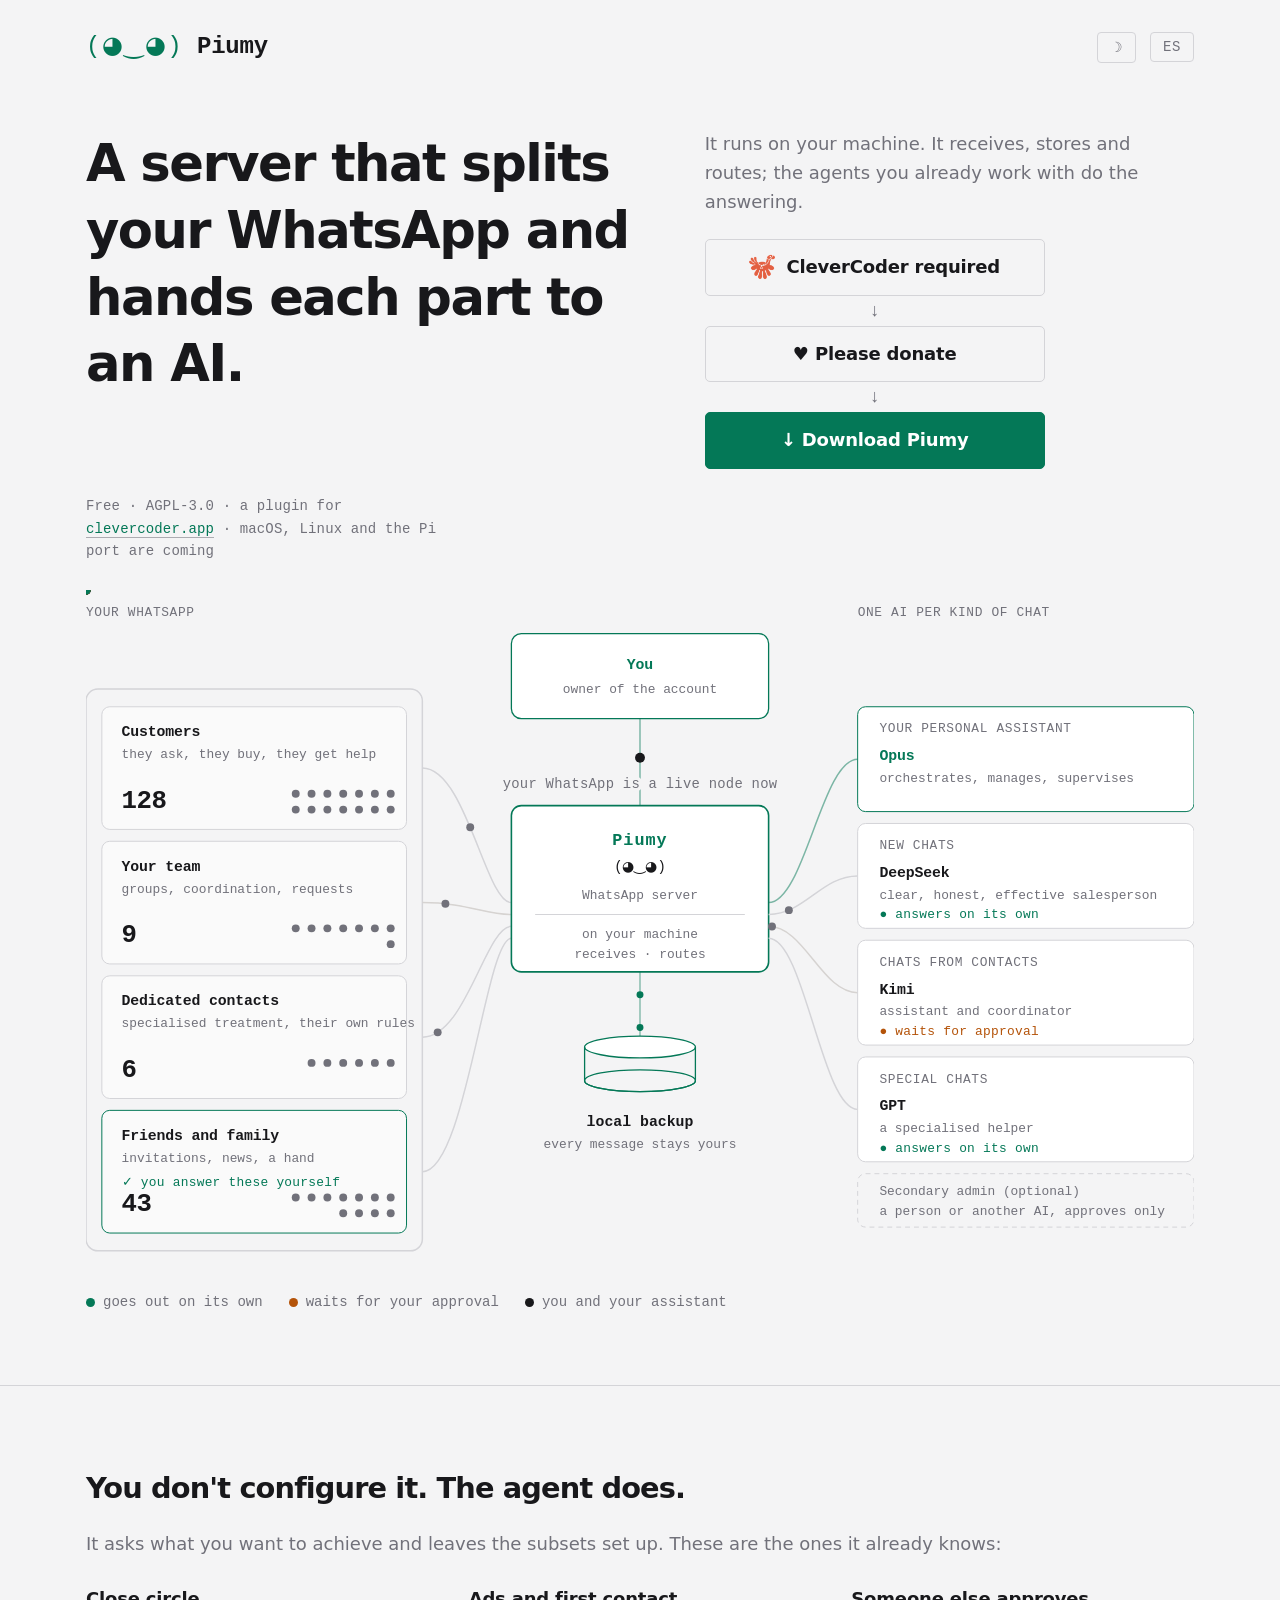
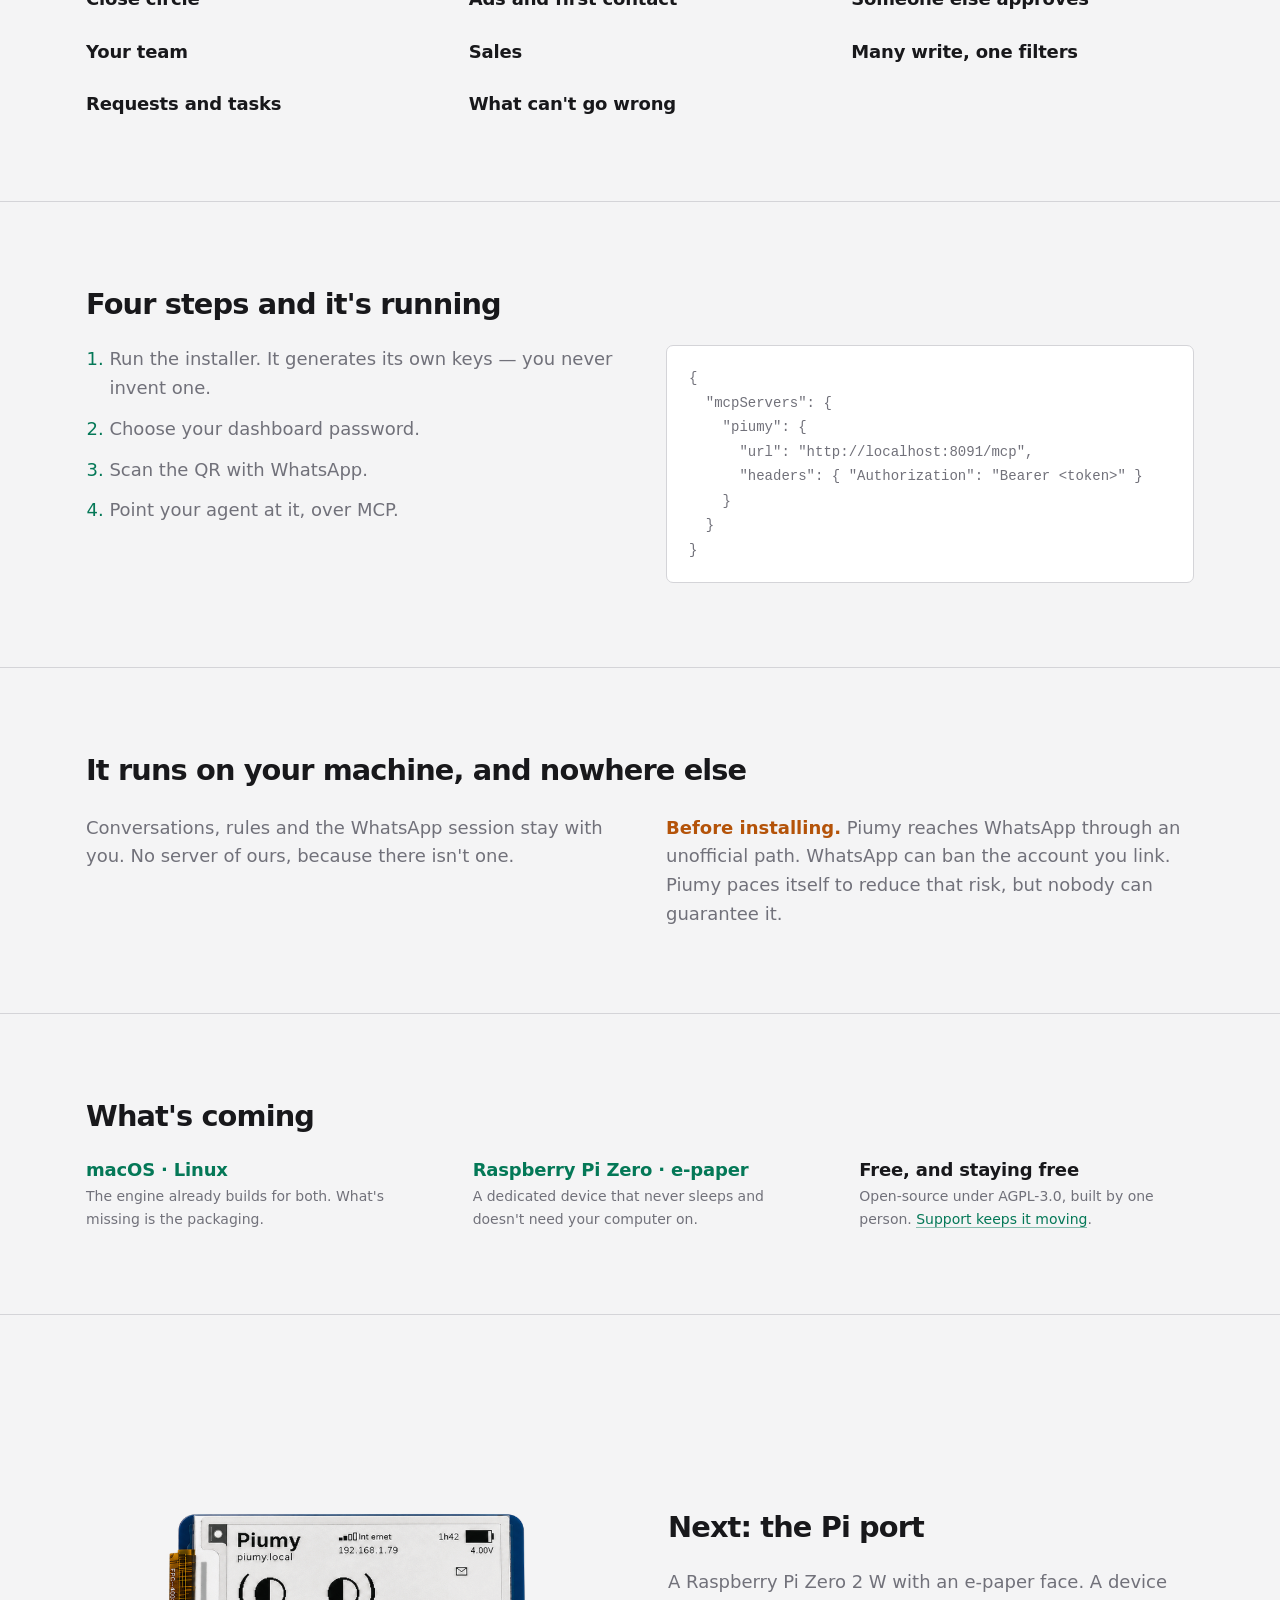
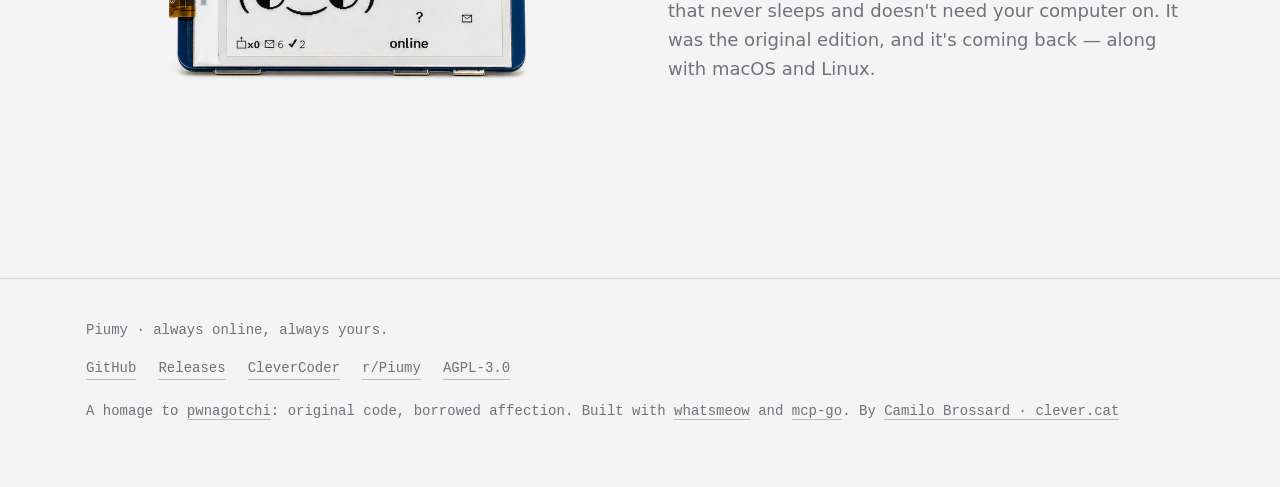
==== web/index.html @ d6caed49 "web: suma Raspberry Pi Zero e-paper a 'lo que viene' y alinea la fila - Tercer item: Raspberry Pi Ze" ====
<!doctype html>
<html lang="en">
<head>
<meta charset="utf-8">
<meta name="viewport" content="width=device-width, initial-scale=1">
<title>Piumy — a server for your WhatsApp and your AI</title>
<meta name="description" content="Piumy is a server that runs on your machine. It splits your WhatsApp into subsets and hands each one to the AI agent you assign. One installer for Windows. Open-source, AGPL-3.0.">
<meta name="theme-color" content="#080c0a">
<meta property="og:title" content="Piumy — a server for your WhatsApp and your AI">
<meta property="og:description" content="Your conversations, split into subsets, each answered by the agent you assign. One installer, and it runs on your machine.">
<meta property="og:type" content="website">
<meta property="og:url" content="https://piumy.app">
<link rel="icon" href="img/piumy.ico" sizes="any">
<script>
  (function () {
    var lang, theme;
    try { lang = localStorage.getItem('piumy-lang'); theme = localStorage.getItem('piumy-theme'); } catch (e) {}
    lang = lang || ((navigator.language || 'en').toLowerCase().indexOf('es') === 0 ? 'es' : 'en');
    if (!theme) {
      theme = (window.matchMedia && window.matchMedia('(prefers-color-scheme: light)').matches) ? 'light' : 'dark';
    }
    document.documentElement.lang = lang;
    document.documentElement.className = 'lang-' + lang + ' ' + theme;
  })();
</script>
<style>
  :root{
    /* Tailwind: zinc para los grises, emerald para el acento, amber para el aviso */
    --bg:#09090b;        /* zinc-950 */
    --panel:#18181b;     /* zinc-900 */
    --panel2:#1c1c20;    /* zinc-900/800 */
    --line:#27272a;      /* zinc-800 */
    --ink:#f4f4f5;       /* zinc-100 */
    --dim:#a1a1aa;       /* zinc-400 */
    --green:#34d399;     /* emerald-400 */
    --amber:#fbbf24;     /* amber-400 */
    --wire-hold:#57534e; /* stone-600 */
    --btn-ink:#052e16;   /* green-950 */
    --white:#ffffff;
    --sans:ui-sans-serif,system-ui,-apple-system,"Segoe UI Variable Display","Segoe UI",Avenir,"Helvetica Neue",sans-serif;
    --mono:ui-monospace,"SF Mono",SFMono-Regular,"Cascadia Code","Fira Code",Menlo,Consolas,monospace;
  }
  html.light{
    --bg:#f4f4f5;        /* zinc-100 */
    --panel:#ffffff;
    --panel2:#fafafa;    /* zinc-50 */
    --line:#d4d4d8;      /* zinc-300 */
    --ink:#18181b;       /* zinc-900 */
    --dim:#71717a;       /* zinc-500 */
    --green:#047857;     /* emerald-700 */
    --amber:#b45309;     /* amber-700 */
    --wire-hold:#d6d3d1; /* stone-300 */
    --btn-ink:#ffffff;
    --white:#18181b;
  }
  *{box-sizing:border-box}
  html{-webkit-text-size-adjust:100%}
  body{
    margin:0;background:var(--bg);color:var(--ink);
    font-family:var(--sans);font-size:18px;line-height:1.6;
    -webkit-font-smoothing:antialiased;text-rendering:optimizeLegibility;
  }
  .lang-en .es,.lang-es .en{display:none}
  html.light .dark-only,html.dark .light-only{display:none}
  .wrap{max-width:1180px;margin:0 auto;padding:0 36px}
  h1,h2{margin:0;font-weight:650;letter-spacing:-0.03em;line-height:1.3}
  h1{font-size:clamp(2.1rem,4.4vw,3.2rem)}
  h2{font-size:clamp(1.5rem,2.6vw,1.8rem);margin-bottom:22px}
  p{margin:0 0 16px}
  p:last-child{margin:0}
  a{color:var(--green);text-decoration:none;border-bottom:1px solid color-mix(in srgb, var(--green) 45%, transparent)}
  a:hover{border-bottom-color:var(--green)}
  a:focus-visible,button:focus-visible{outline:2px solid var(--green);outline-offset:3px;border-radius:2px}
  .dim{color:var(--dim)}
  strong{color:var(--white);font-weight:650}
  /* the machine's voice */
  .mono,.meta,.legend,pre,.langsw,.word,.logo,footer{font-family:var(--mono)}

  .top{display:flex;align-items:center;gap:14px;padding:28px 0 0}
  .logo{font-size:24px;color:var(--green);letter-spacing:.06em;line-height:1}
  .word{font-weight:700;font-size:24px;letter-spacing:-0.01em;color:var(--white)}
  .top .sp{flex:1}
  .langsw{
    background:none;border:1px solid var(--line);border-radius:4px;
    padding:6px 12px;font-size:14px;color:var(--dim);cursor:pointer;letter-spacing:.04em;
  }
  .langsw:hover{color:var(--ink);border-color:var(--green)}

  .hero{padding:64px 0 28px;display:grid;grid-template-columns:minmax(0,1.15fr) minmax(0,1fr);gap:26px 56px;align-items:start}
  .hero h1{max-width:none}
  .hero p{color:var(--dim);max-width:44ch;margin:0}
  .cta{display:flex;flex-wrap:wrap;gap:12px;margin-top:22px}
  .btn{
    display:inline-block;padding:13px 24px;border-radius:5px;
    font-family:var(--sans);font-size:18px;font-weight:650;letter-spacing:-0.01em;
    border:1px solid var(--green);background:var(--green);color:var(--btn-ink);cursor:pointer;
  }
  .btn:hover{filter:brightness(1.08)}
  .steps{display:flex;flex-direction:column;align-items:stretch;gap:6px;margin-top:22px;max-width:340px}
  .steps .btn{text-align:center;justify-content:center}
  .arrow{color:var(--dim);text-align:center;font-family:var(--mono);line-height:1}
  .btn.love{background:none;color:var(--ink);border-color:var(--line)}
  .btn.love:hover{border-color:var(--dim)}
  .btn.cc{
    display:inline-flex;align-items:center;gap:11px;
    background:none;color:var(--ink);border-color:var(--line);
  }
  .btn.cc:hover{border-color:var(--dim)}
  .btn.cc img{width:26px;height:26px;display:block}
  .btn.ghost{background:none;color:var(--green)}
  .btn.ghost:hover{background:color-mix(in srgb, var(--green) 12%, transparent)}
  .meta{font-size:14px;color:var(--dim);margin-top:20px;letter-spacing:.01em}
  .meta a{border-bottom-color:color-mix(in srgb, var(--dim) 55%, transparent)}

  .stage{padding:0 0 72px}
  .stage svg{width:100%;height:auto;display:block}
  .legend{display:flex;flex-wrap:wrap;gap:26px;font-size:14px;color:var(--dim);margin-top:8px}
  .legend i{width:9px;height:9px;border-radius:50%;display:inline-block;margin-right:8px;vertical-align:middle}
  .legend .go{background:var(--green)}
  .legend .hold{background:var(--amber)}
  .legend .you{background:var(--white)}

  section{padding:84px 0;border-top:1px solid var(--line)}
  .cols{display:grid;grid-template-columns:repeat(auto-fit,minmax(270px,1fr));gap:34px 52px;align-items:start}
  .cols.four{grid-template-columns:repeat(auto-fit,minmax(200px,1fr));gap:26px 40px}
  .cols h3{margin:0;font-size:18px;color:var(--white);font-weight:650;line-height:1.45;letter-spacing:-0.01em}
  .cols p{color:var(--dim);font-size:14px;margin:2px 0 0}
  .cols h3.soon{color:var(--green)}
  #truth .cols p,#truth .note{font-size:18px}
  .item+.item{margin-top:26px}
  .cols>.item+.item{margin-top:0}

  ol{padding-left:1.3em;margin:0;color:var(--dim)}
  ol li{margin-bottom:12px;max-width:46ch}
  ol li::marker{color:var(--green)}
  pre{
    background:var(--panel);border:1px solid var(--line);border-radius:7px;
    padding:20px 22px;overflow-x:auto;font-size:14px;line-height:1.75;margin:0;color:var(--dim);
  }
  .note{max-width:52ch;color:var(--dim)}
  .note strong{color:var(--amber);font-weight:650}

  .pisplit{display:grid;grid-template-columns:minmax(0,1fr) minmax(0,1fr);gap:56px;align-items:center}
  .pisplit img{width:100%;height:auto;border-radius:10px;display:block}

  footer{border-top:1px solid var(--line);padding:40px 0 64px;color:var(--dim);font-size:14px}
  footer a{color:var(--dim);border-bottom-color:color-mix(in srgb, var(--dim) 45%, transparent)}
  footer a:hover{color:var(--green)}
  .flinks{display:flex;flex-wrap:wrap;gap:22px;margin:14px 0 20px}

  /* diagram */
  .d-univ{fill:none;stroke:var(--line);stroke-width:1.5}
  .d-set{fill:var(--panel2);stroke:var(--line);stroke-width:1}
  .d-set.mine{stroke:var(--green)}
  .d-core{fill:var(--panel);stroke:var(--green);stroke-width:1.6}
  .d-core.mine{stroke-width:1.3}
  .d-agent{fill:var(--panel);stroke:var(--line);stroke-width:1}
  .d-agent.mine{stroke:var(--green)}
  .d-agent.dash{stroke:var(--line);stroke-dasharray:5 4;fill:none}
  .wire{fill:none;stroke:var(--line);stroke-width:1.5}
  .wire.hold{stroke:var(--wire-hold)}
  .wire.mine{stroke:color-mix(in srgb, var(--green) 50%, transparent)}
  svg text{font-family:var(--mono)}
  .t-univ{font-size:13px;fill:var(--dim);letter-spacing:.05em}
  .t-set{font-size:15px;fill:var(--white);font-weight:700;letter-spacing:-0.01em}
  .t-sub{font-size:13px;fill:var(--dim)}
  .t-sub.hold{fill:var(--amber)}
  .t-core{font-size:17px;fill:var(--green);font-weight:700;letter-spacing:.06em}
  .t-face{font-size:14px;fill:var(--ink)}
  .t-mine{fill:var(--green)}
  .chat{fill:var(--dim)}
  .chat.mine{fill:var(--green)}
  .t-count{font-size:26px;fill:var(--ink);font-weight:700;letter-spacing:-0.02em}
  .t-tag{font-size:13px;letter-spacing:.02em}
  .t-tag.go{fill:var(--green)}
  .t-tag.hold{fill:var(--amber)}
  .t-tag.you{fill:var(--green)}
  .d-rule{stroke:var(--line);stroke-width:1}
  .t-node{font-size:14px;fill:var(--dim);letter-spacing:.02em;paint-order:stroke;stroke:var(--bg);stroke-width:7px;stroke-linejoin:round}
  .t-kind{font-size:13px;fill:var(--dim);letter-spacing:.05em}
  .t-store{font-size:15px;fill:var(--ink);font-weight:700}
  .cord{stroke:var(--green);stroke-width:1.5;fill:none;opacity:.45}
  .drop{fill:var(--green)}
  .store{fill:none;stroke:var(--green);stroke-width:1.3}
  .store ellipse{fill:var(--panel)}
  .store .hollow{fill:none}
  .msg.in{fill:var(--dim)}
  .msg.go{fill:var(--green)}
  .msg.hold{fill:var(--amber)}
  .msg.you{fill:var(--white)}

  @media (max-width:900px){
    .hero{grid-template-columns:1fr;gap:18px;align-items:start}
  }
  @media (max-width:820px){
    .stage{overflow-x:auto;-webkit-overflow-scrolling:touch}
    .stage svg{min-width:860px}
    .wrap{padding:0 22px}
    .hero{padding:52px 0 30px}
    section{padding:58px 0}
    .pisplit{grid-template-columns:1fr;gap:30px}
  }
  @media (prefers-reduced-motion:reduce){ .msg,.drop{display:none} }
</style>
</head>
<body>

<div class="wrap">

  <div class="top">
    <span class="logo" id="face">(◕‿◕)</span>
    <span class="word">Piumy</span>
    <span class="sp"></span>
    <button class="langsw" id="themesw" type="button" aria-label="theme"><span class="dark-only">&#9788;</span><span class="light-only">&#9789;</span></button>
    <button class="langsw" id="langsw" type="button"><span class="en">ES</span><span class="es">EN</span></button>
  </div>

  <div class="hero">
    <h1>
      <span class="en">A server that splits your WhatsApp and hands each part to an AI.</span>
      <span class="es">Un servidor que divide tu WhatsApp y le entrega cada parte a una IA.</span>
    </h1>
    <div>
    <p>
      <span class="en">It runs on your machine. It receives, stores and routes; the agents you already work with do the answering.</span>
      <span class="es">Corre en tu máquina. Recibe, guarda y reparte; los agentes con los que ya trabajas se encargan de responder.</span>
    </p>
    <div class="steps">
      <a class="btn cc" href="https://clevercoder.app">
        <img src="img/clevercoder.png" alt="" width="26" height="26">
        <span class="en">CleverCoder required</span><span class="es">Requisito: CleverCoder</span>
      </a>
      <span class="arrow" aria-hidden="true">&#8595;</span>
      <a class="btn love" href="https://clevercat.lemonsqueezy.com/checkout/buy/3e2ebe37-5116-4e2a-9400-2246c1199c8d">
        <span class="en">&#9829; Please donate</span><span class="es">&#9829; Por favor, dona</span>
      </a>
      <span class="arrow" aria-hidden="true">&#8595;</span>
      <a class="btn" href="download/">
        <span class="en">&#8595; Download Piumy</span><span class="es">&#8595; Descargar Piumy</span>
      </a>
    </div>
    </div>
    <p class="meta" style="grid-column:1/-1">
      <span class="en">Free · AGPL-3.0 · a plugin for <a href="https://clevercoder.app">clevercoder.app</a> · macOS, Linux and the Pi port are coming</span>
      <span class="es">Gratis · AGPL-3.0 · un complemento de <a href="https://clevercoder.app">clevercoder.app</a> · macOS, Linux y la versión Pi vienen en camino</span>
    </p>
  </div>

  <div class="stage">
    <svg viewBox="0 0 1120 700" role="img" aria-labelledby="dt dd">
      <title id="dt"><tspan class="en">How Piumy routes your conversations</tspan><tspan class="es">C&#243;mo Piumy reparte tus conversaciones</tspan></title>
      <desc id="dd"><tspan class="en">You sit above Piumy, a WhatsApp server on your machine. Customers, your team, dedicated contacts and your friends write from the left; Piumy hands each kind of chat to a different AI on the right, and stores everything in a local backup below.</tspan><tspan class="es">T&#250; est&#225;s sobre Piumy, un servidor de WhatsApp en tu m&#225;quina. Clientes, tu equipo, contactos dedicados y tus amigos escriben desde la izquierda; Piumy entrega cada tipo de chat a una IA distinta a la derecha, y guarda todo en un respaldo local abajo.</tspan></desc>
      <defs>
        <path id="w1" d="M340 180 C 384 180, 404 316, 430 316"/>
        <path id="w2" d="M340 316 C 384 316, 404 328, 430 328"/>
        <path id="w3" d="M340 452 C 384 452, 404 340, 430 340"/>
        <path id="w4" d="M340 588 C 384 588, 404 352, 430 352"/>
        <path id="x1" d="M690 316 C 726 316, 744 171, 780 171"/>
        <path id="x2" d="M690 328 C 726 328, 744 289, 780 289"/>
        <path id="x3" d="M690 340 C 726 340, 744 407, 780 407"/>
        <path id="x4" d="M690 352 C 726 352, 744 525, 780 525"/>
        <path id="cord" d="M560 386 L 560 452"/>
        <path id="up" d="M560 130 L 560 218"/>
      </defs>
      <rect class="d-core mine" x="430" y="44" width="260" height="86" rx="10"/>
      <text class="t-set t-mine" x="560" y="80" text-anchor="middle"><tspan class="en">You</tspan><tspan class="es">T&#250;</tspan></text>
      <text class="t-sub" x="560" y="104" text-anchor="middle"><tspan class="en">owner of the account</tspan><tspan class="es">due&#241;o de la cuenta</tspan></text>
      <line class="wire mine" x1="560" y1="130" x2="560" y2="218"/>
      <text class="t-node" x="560" y="200" text-anchor="middle"><tspan class="en">your WhatsApp is a live node now</tspan><tspan class="es">tu WhatsApp ahora es un nodo activo</tspan></text>
      <text class="t-univ" x="0" y="26"><tspan class="en">YOUR WHATSAPP</tspan><tspan class="es">TU WHATSAPP</tspan></text>
      <rect class="d-univ" x="0" y="100" width="340" height="568" rx="12"/>
      <g>
        <rect class="d-set" x="16" y="118" width="308" height="124" rx="8"/>
        <text class="t-set" x="36" y="148"><tspan class="en">Customers</tspan><tspan class="es">Clientes</tspan></text>
        <text class="t-sub" x="36" y="170"><tspan class="en">they ask, they buy, they get help</tspan><tspan class="es">preguntan, compran, son asistidos</tspan></text>
        <text class="t-count" x="36" y="220">128</text>
        <g class="chat">
          <circle cx="308" cy="206" r="4"/>
          <circle cx="292" cy="206" r="4"/>
          <circle cx="276" cy="206" r="4"/>
          <circle cx="260" cy="206" r="4"/>
          <circle cx="244" cy="206" r="4"/>
          <circle cx="228" cy="206" r="4"/>
          <circle cx="212" cy="206" r="4"/>
          <circle cx="308" cy="222" r="4"/>
          <circle cx="292" cy="222" r="4"/>
          <circle cx="276" cy="222" r="4"/>
          <circle cx="260" cy="222" r="4"/>
          <circle cx="244" cy="222" r="4"/>
          <circle cx="228" cy="222" r="4"/>
          <circle cx="212" cy="222" r="4"/>
        </g>
      </g>
      <g>
        <rect class="d-set" x="16" y="254" width="308" height="124" rx="8"/>
        <text class="t-set" x="36" y="284"><tspan class="en">Your team</tspan><tspan class="es">Tu equipo</tspan></text>
        <text class="t-sub" x="36" y="306"><tspan class="en">groups, coordination, requests</tspan><tspan class="es">grupos, coordinaci&#243;n, solicitudes</tspan></text>
        <text class="t-count" x="36" y="356">9</text>
        <g class="chat">
          <circle cx="308" cy="342" r="4"/>
          <circle cx="292" cy="342" r="4"/>
          <circle cx="276" cy="342" r="4"/>
          <circle cx="260" cy="342" r="4"/>
          <circle cx="244" cy="342" r="4"/>
          <circle cx="228" cy="342" r="4"/>
          <circle cx="212" cy="342" r="4"/>
          <circle cx="308" cy="358" r="4"/>
        </g>
      </g>
      <g>
        <rect class="d-set" x="16" y="390" width="308" height="124" rx="8"/>
        <text class="t-set" x="36" y="420"><tspan class="en">Dedicated contacts</tspan><tspan class="es">Contactos dedicados</tspan></text>
        <text class="t-sub" x="36" y="442"><tspan class="en">specialised treatment, their own rules</tspan><tspan class="es">trato especializado, reglas propias</tspan></text>
        <text class="t-count" x="36" y="492">6</text>
        <g class="chat">
          <circle cx="308" cy="478" r="4"/>
          <circle cx="292" cy="478" r="4"/>
          <circle cx="276" cy="478" r="4"/>
          <circle cx="260" cy="478" r="4"/>
          <circle cx="244" cy="478" r="4"/>
          <circle cx="228" cy="478" r="4"/>
        </g>
      </g>
      <g>
        <rect class="d-set mine" x="16" y="526" width="308" height="124" rx="8"/>
        <text class="t-set" x="36" y="556"><tspan class="en">Friends and family</tspan><tspan class="es">Amigos y familia</tspan></text>
        <text class="t-sub" x="36" y="578"><tspan class="en">invitations, news, a hand</tspan><tspan class="es">invitaciones, noticias, asistencia</tspan></text>
        <text class="t-tag you" x="36" y="602"><tspan class="en">&#10003; you answer these yourself</tspan><tspan class="es">&#10003; a estos los atiendes t&#250;</tspan></text>
        <text class="t-count" x="36" y="628">43</text>
        <g class="chat">
          <circle cx="308" cy="614" r="4"/>
          <circle cx="292" cy="614" r="4"/>
          <circle cx="276" cy="614" r="4"/>
          <circle cx="260" cy="614" r="4"/>
          <circle cx="244" cy="614" r="4"/>
          <circle cx="228" cy="614" r="4"/>
          <circle cx="212" cy="614" r="4"/>
          <circle cx="308" cy="630" r="4"/>
          <circle cx="292" cy="630" r="4"/>
          <circle cx="276" cy="630" r="4"/>
          <circle cx="260" cy="630" r="4"/>
        </g>
      </g>
      <g class="wire"><use href="#w1"/><use href="#w3"/><use href="#w4"/></g>
      <g class="wire hold"><use href="#w2"/></g>
      <rect class="d-core" x="430" y="218" width="260" height="168" rx="10"/>
      <text class="t-core" x="560" y="258" text-anchor="middle">Piumy</text>
      <text class="t-face" x="560" y="284" text-anchor="middle">(&#9685;&#8255;&#9685;)</text>
      <text class="t-sub" x="560" y="312" text-anchor="middle"><tspan class="en">WhatsApp server</tspan><tspan class="es">servidor de WhatsApp</tspan></text>
      <line class="d-rule" x1="454" y1="328" x2="666" y2="328"/>
      <text class="t-sub" x="560" y="352" text-anchor="middle"><tspan class="en">on your machine</tspan><tspan class="es">en tu m&#225;quina</tspan></text>
      <text class="t-sub" x="560" y="372" text-anchor="middle"><tspan class="en">receives &#183; routes</tspan><tspan class="es">recibe &#183; reparte</tspan></text>
      <path class="cord" d="M560 386 L 560 452"/>
      <circle class="drop" r="3.5"><animateMotion dur="1.9s" repeatCount="indefinite"><mpath href="#cord"/></animateMotion></circle>
      <circle class="drop" r="3.5"><animateMotion dur="1.9s" repeatCount="indefinite" begin="0.95s"><mpath href="#cord"/></animateMotion></circle>
      <g class="store"><ellipse cx="560" cy="462" rx="56" ry="11"/><path d="M504 462 v34 a56 11 0 0 0 112 0 v-34"/><ellipse cx="560" cy="496" rx="56" ry="11" class="hollow"/></g>
      <text class="t-store" x="560" y="542" text-anchor="middle"><tspan class="en">local backup</tspan><tspan class="es">respaldo local</tspan></text>
      <text class="t-sub" x="560" y="564" text-anchor="middle"><tspan class="en">every message stays yours</tspan><tspan class="es">cada mensaje sigue siendo tuyo</tspan></text>
      <g class="wire"><use href="#x2"/><use href="#x4"/></g>
      <g class="wire hold"><use href="#x3"/></g>
      <g class="wire mine"><use href="#x1"/></g>
      <text class="t-univ" x="780" y="26"><tspan class="en">ONE AI PER KIND OF CHAT</tspan><tspan class="es">UNA IA POR TIPO DE CHAT</tspan></text>
      <g>
        <rect class="d-agent mine" x="780" y="118" width="340" height="106" rx="8"/>
        <text class="t-kind" x="802" y="144"><tspan class="en">YOUR PERSONAL ASSISTANT</tspan><tspan class="es">TU ASISTENTE PERSONAL</tspan></text>
        <text class="t-set t-mine" x="802" y="172">Opus</text>
        <text class="t-sub" x="802" y="194"><tspan class="en">orchestrates, manages, supervises</tspan><tspan class="es">orquesta, gestiona y supervisa</tspan></text>
      </g>
      <g>
        <rect class="d-agent" x="780" y="236" width="340" height="106" rx="8"/>
        <text class="t-kind" x="802" y="262"><tspan class="en">NEW CHATS</tspan><tspan class="es">CHATS NUEVOS</tspan></text>
        <text class="t-set" x="802" y="290">DeepSeek</text>
        <text class="t-sub" x="802" y="312"><tspan class="en">clear, honest, effective salesperson</tspan><tspan class="es">vendedor claro, honesto, eficaz</tspan></text>
        <text class="t-tag go" x="802" y="332"><tspan class="en">&#9679; answers on its own</tspan><tspan class="es">&#9679; responde solo</tspan></text>
      </g>
      <g>
        <rect class="d-agent" x="780" y="354" width="340" height="106" rx="8"/>
        <text class="t-kind" x="802" y="380"><tspan class="en">CHATS FROM CONTACTS</tspan><tspan class="es">CHATS DE CONTACTOS</tspan></text>
        <text class="t-set" x="802" y="408">Kimi</text>
        <text class="t-sub" x="802" y="430"><tspan class="en">assistant and coordinator</tspan><tspan class="es">asistente y coordinador</tspan></text>
        <text class="t-tag hold" x="802" y="450"><tspan class="en">&#9679; waits for approval</tspan><tspan class="es">&#9679; espera aprobaci&#243;n</tspan></text>
      </g>
      <g>
        <rect class="d-agent" x="780" y="472" width="340" height="106" rx="8"/>
        <text class="t-kind" x="802" y="498"><tspan class="en">SPECIAL CHATS</tspan><tspan class="es">CHATS ESPECIALES</tspan></text>
        <text class="t-set" x="802" y="526">GPT</text>
        <text class="t-sub" x="802" y="548"><tspan class="en">a specialised helper</tspan><tspan class="es">ayudante especializado</tspan></text>
        <text class="t-tag go" x="802" y="568"><tspan class="en">&#9679; answers on its own</tspan><tspan class="es">&#9679; responde solo</tspan></text>
      </g>
      <g>
        <rect class="d-agent dash" x="780" y="590" width="340" height="54" rx="8"/>
        <text class="t-sub" x="802" y="612"><tspan class="en">Secondary admin (optional)</tspan><tspan class="es">Administrador secundario (opcional)</tspan></text>
        <text class="t-sub" x="802" y="632"><tspan class="en">a person or another AI, approves only</tspan><tspan class="es">una persona u otra IA, solo aprueba</tspan></text>
      </g>
      <g>
        <circle class="msg you" r="5"><animateMotion dur="3.6s" repeatCount="indefinite"><mpath href="#up"/></animateMotion></circle>
        <circle class="msg you" r="5"><animateMotion dur="3.6s" repeatCount="indefinite" begin="1.8s" keyPoints="1;0" keyTimes="0;1" calcMode="linear"><mpath href="#up"/></animateMotion></circle>
        <circle class="msg in" r="4"><animateMotion dur="3.4s" repeatCount="indefinite" begin="0.0s"><mpath href="#w1"/></animateMotion></circle>
        <circle class="msg go" r="4.5"><animateMotion dur="3.4s" repeatCount="indefinite" begin="1.7s" keyPoints="1;0" keyTimes="0;1" calcMode="linear"><mpath href="#w1"/></animateMotion></circle>
        <circle class="msg in" r="4"><animateMotion dur="4.0s" repeatCount="indefinite" begin="0.6s"><mpath href="#w2"/></animateMotion></circle>
        <circle class="msg hold" r="4.5"><animateMotion dur="4.0s" repeatCount="indefinite" begin="2.6s" keyPoints="1;0" keyTimes="0;1" calcMode="linear"><mpath href="#w2"/></animateMotion></circle>
        <circle class="msg in" r="4"><animateMotion dur="3.8s" repeatCount="indefinite" begin="1.2s"><mpath href="#w3"/></animateMotion></circle>
        <circle class="msg go" r="4.5"><animateMotion dur="3.8s" repeatCount="indefinite" begin="3.1s" keyPoints="1;0" keyTimes="0;1" calcMode="linear"><mpath href="#w3"/></animateMotion></circle>
        <circle class="msg in" r="4"><animateMotion dur="3.6s" repeatCount="indefinite" begin="1.8s"><mpath href="#w4"/></animateMotion></circle>
        <circle class="msg go" r="4.5"><animateMotion dur="3.6s" repeatCount="indefinite" begin="3.6s" keyPoints="1;0" keyTimes="0;1" calcMode="linear"><mpath href="#w4"/></animateMotion></circle>
        <circle class="msg you" r="4"><animateMotion dur="4.4s" repeatCount="indefinite" begin="2.2s"><mpath href="#x1"/></animateMotion></circle>
        <circle class="msg you" r="4.5"><animateMotion dur="4.4s" repeatCount="indefinite" begin="4.4s" keyPoints="1;0" keyTimes="0;1" calcMode="linear"><mpath href="#x1"/></animateMotion></circle>
        <circle class="msg in" r="4"><animateMotion dur="3.4s" repeatCount="indefinite" begin="0.9s"><mpath href="#x2"/></animateMotion></circle>
        <circle class="msg go" r="4.5"><animateMotion dur="3.4s" repeatCount="indefinite" begin="2.6s" keyPoints="1;0" keyTimes="0;1" calcMode="linear"><mpath href="#x2"/></animateMotion></circle>
        <circle class="msg in" r="4"><animateMotion dur="4.0s" repeatCount="indefinite" begin="1.5s"><mpath href="#x3"/></animateMotion></circle>
        <circle class="msg hold" r="4.5"><animateMotion dur="4.0s" repeatCount="indefinite" begin="3.5s" keyPoints="1;0" keyTimes="0;1" calcMode="linear"><mpath href="#x3"/></animateMotion></circle>
        <circle class="msg in" r="4"><animateMotion dur="3.8s" repeatCount="indefinite" begin="2.1s"><mpath href="#x4"/></animateMotion></circle>
        <circle class="msg go" r="4.5"><animateMotion dur="3.8s" repeatCount="indefinite" begin="4.0s" keyPoints="1;0" keyTimes="0;1" calcMode="linear"><mpath href="#x4"/></animateMotion></circle>
      </g>
    </svg>

    <div class="legend">
      <span><i class="go"></i><span class="en">goes out on its own</span><span class="es">sale solo</span></span>
      <span><i class="hold"></i><span class="en">waits for your approval</span><span class="es">espera tu aprobación</span></span>
      <span><i class="you"></i><span class="en">you and your assistant</span><span class="es">tú y tu asistente</span></span>
    </div>
  </div>

</div>

<section id="sets">
  <div class="wrap">
    <h2>
      <span class="en">You don't configure it. The agent does.</span>
      <span class="es">Tú no lo configuras. Lo configura el agente.</span>
    </h2>
    <p class="dim narrow">
      <span class="en">It asks what you want to achieve and leaves the subsets set up. These are the ones it already knows:</span>
      <span class="es">Te pregunta qué quieres lograr y deja los subconjuntos configurados. Estos son los que ya conoce:</span>
    </p>
    <div class="cols four" style="margin-top:28px">
      <div>
        <div class="item"><h3><span class="en">Close circle</span><span class="es">Círculo cercano</span></h3></div>
        <div class="item"><h3><span class="en">Your team</span><span class="es">Tu equipo</span></h3></div>
        <div class="item"><h3><span class="en">Requests and tasks</span><span class="es">Pedidos y tareas</span></h3></div>
      </div>
      <div>
        <div class="item"><h3><span class="en">Ads and first contact</span><span class="es">Publicidad y primer contacto</span></h3></div>
        <div class="item"><h3><span class="en">Sales</span><span class="es">Ventas</span></h3></div>
        <div class="item"><h3><span class="en">What can't go wrong</span><span class="es">Lo que no puede salir mal</span></h3></div>
      </div>
      <div>
        <div class="item"><h3><span class="en">Someone else approves</span><span class="es">Que apruebe otra persona</span></h3></div>
        <div class="item"><h3><span class="en">Many write, one filters</span><span class="es">Muchos escriben, uno filtra</span></h3></div>
      </div>
    </div>
  </div>
</section>

<section id="install">
  <div class="wrap">
    <h2><span class="en">Four steps and it's running</span><span class="es">Cuatro pasos y está funcionando</span></h2>
    <div class="cols">
      <div>
        <ol class="en">
          <li>Run the installer. It generates its own keys — you never invent one.</li>
          <li>Choose your dashboard password.</li>
          <li>Scan the QR with WhatsApp.</li>
          <li>Point your agent at it, over MCP.</li>
        </ol>
        <ol class="es">
          <li>Ejecuta el instalador. Genera solo sus claves: nunca inventas ninguna.</li>
          <li>Elige la contraseña de tu tablero.</li>
          <li>Escanea el QR con WhatsApp.</li>
          <li>Apunta tu agente hacia él, por MCP.</li>
        </ol>
      </div>
      <div>
<pre>{
  "mcpServers": {
    "piumy": {
      "url": "http://localhost:8091/mcp",
      "headers": { "Authorization": "Bearer &lt;token&gt;" }
    }
  }
}</pre>
      </div>
    </div>
  </div>
</section>

<section id="truth">
  <div class="wrap">
    <h2><span class="en">It runs on your machine, and nowhere else</span><span class="es">Corre en tu máquina, y en ningún otro lado</span></h2>
    <div class="cols">
      <div><p class="dim"><span class="en">Conversations, rules and the WhatsApp session stay with you. No server of ours, because there isn't one.</span><span class="es">Conversaciones, reglas y la sesión de WhatsApp se quedan contigo. Ningún servidor nuestro, porque no existe.</span></p></div>
      <div><p class="note"><span class="en"><strong>Before installing.</strong> Piumy reaches WhatsApp through an unofficial path. WhatsApp can ban the account you link. Piumy paces itself to reduce that risk, but nobody can guarantee it.</span><span class="es"><strong>Antes de instalar.</strong> Piumy llega a WhatsApp por una vía no oficial. WhatsApp puede bloquear la cuenta que vincules. Piumy se autorregula para reducir el riesgo, pero nadie puede garantizarlo.</span></p></div>
    </div>
  </div>
</section>

<section id="next">
  <div class="wrap">
    <h2><span class="en">What's coming</span><span class="es">Lo que viene</span></h2>
    <div class="cols">
      <div class="item">
        <h3 class="soon">macOS &#183; Linux</h3>
        <p><span class="en">The engine already builds for both. What's missing is the packaging.</span><span class="es">El motor ya compila para ambos. Falta el empaquetado.</span></p>
      </div>
      <div class="item">
        <h3 class="soon">Raspberry Pi Zero &#183; e&#8209;paper</h3>
        <p><span class="en">A dedicated device that never sleeps and doesn't need your computer on.</span><span class="es">Un aparato dedicado que nunca duerme y no necesita tu computador encendido.</span></p>
      </div>
      <div class="item">
        <h3><span class="en">Free, and staying free</span><span class="es">Gratis, y seguirá siéndolo</span></h3>
        <p><span class="en">Open-source under AGPL-3.0, built by one person. <a href="https://clevercat.lemonsqueezy.com/checkout/buy/3e2ebe37-5116-4e2a-9400-2246c1199c8d">Support keeps it moving</a>.</span><span class="es">Código abierto bajo AGPL-3.0, lo construye una sola persona. <a href="https://clevercat.lemonsqueezy.com/checkout/buy/3e2ebe37-5116-4e2a-9400-2246c1199c8d">Tu apoyo lo mantiene en marcha</a>.</span></p>
      </div>
    </div>
  </div>
</section>

<section id="pi">
  <div class="wrap">
    <div class="pisplit">
      <img src="img/device.png" alt="" loading="lazy">
      <div>
        <h2><span class="en">Next: the Pi port</span><span class="es">Lo siguiente: la versión Pi</span></h2>
        <p class="dim"><span class="en">A Raspberry Pi Zero 2 W with an e-paper face. A device that never sleeps and doesn't need your computer on. It was the original edition, and it's coming back — along with macOS and Linux.</span><span class="es">Una Raspberry Pi Zero 2 W con carita de tinta electrónica. Un aparato que nunca duerme y no necesita tu computador encendido. Fue la edición original, y va a volver, junto con macOS y Linux.</span></p>
      </div>
    </div>
  </div>
</section>

<footer>
  <div class="wrap">
    <p><span class="en">Piumy · always online, always yours.</span><span class="es">Piumy · siempre en línea, siempre tuyo.</span></p>
    <div class="flinks">
      <a href="https://github.com/chamilonster/Piumy">GitHub</a>
      <a href="https://github.com/chamilonster/Piumy/releases/latest"><span class="en">Releases</span><span class="es">Versiones</span></a>
      <a href="https://clevercoder.app">CleverCoder</a>
      <a href="https://www.reddit.com/r/Piumy/">r/Piumy</a>
      <a href="https://github.com/chamilonster/Piumy/blob/master/LICENSE">AGPL-3.0</a>
    </div>
    <p><span class="en">A homage to <a href="https://github.com/evilsocket/pwnagotchi">pwnagotchi</a>: original code, borrowed affection. Built with <a href="https://github.com/tulir/whatsmeow">whatsmeow</a> and <a href="https://github.com/mark3labs/mcp-go">mcp-go</a>. By <a href="https://clever.cat">Camilo Brossard · clever.cat</a></span><span class="es">Un homenaje a <a href="https://github.com/evilsocket/pwnagotchi">pwnagotchi</a>: código propio, cariño prestado. Hecho con <a href="https://github.com/tulir/whatsmeow">whatsmeow</a> y <a href="https://github.com/mark3labs/mcp-go">mcp-go</a>. Por <a href="https://clever.cat">Camilo Brossard · clever.cat</a></span></p>
  </div>
</footer>

<script>
(function () {
  document.getElementById('themesw').addEventListener('click', function () {
    var el = document.documentElement;
    var next = el.classList.contains('light') ? 'dark' : 'light';
    el.classList.remove('light', 'dark');
    el.classList.add(next);
    try { localStorage.setItem('piumy-theme', next); } catch (e) {}
  });

  document.getElementById('langsw').addEventListener('click', function () {
    var next = document.documentElement.lang === 'es' ? 'en' : 'es';
    document.documentElement.lang = next;
    var theme = document.documentElement.classList.contains('light') ? 'light' : 'dark';
    document.documentElement.className = 'lang-' + next + ' ' + theme;
    try { localStorage.setItem('piumy-lang', next); } catch (e) {}
  });

  if (window.matchMedia && window.matchMedia('(prefers-reduced-motion: reduce)').matches) return;
  var face = document.getElementById('face');
  var open = '(◕‿◕)', shut = '(-‿-)';
  (function blink() {
    setTimeout(function () {
      face.textContent = shut;
      setTimeout(function () { face.textContent = open; }, 130);
      blink();
    }, 2800 + Math.random() * 4000);
  })();
})();
</script>

</body>
</html>
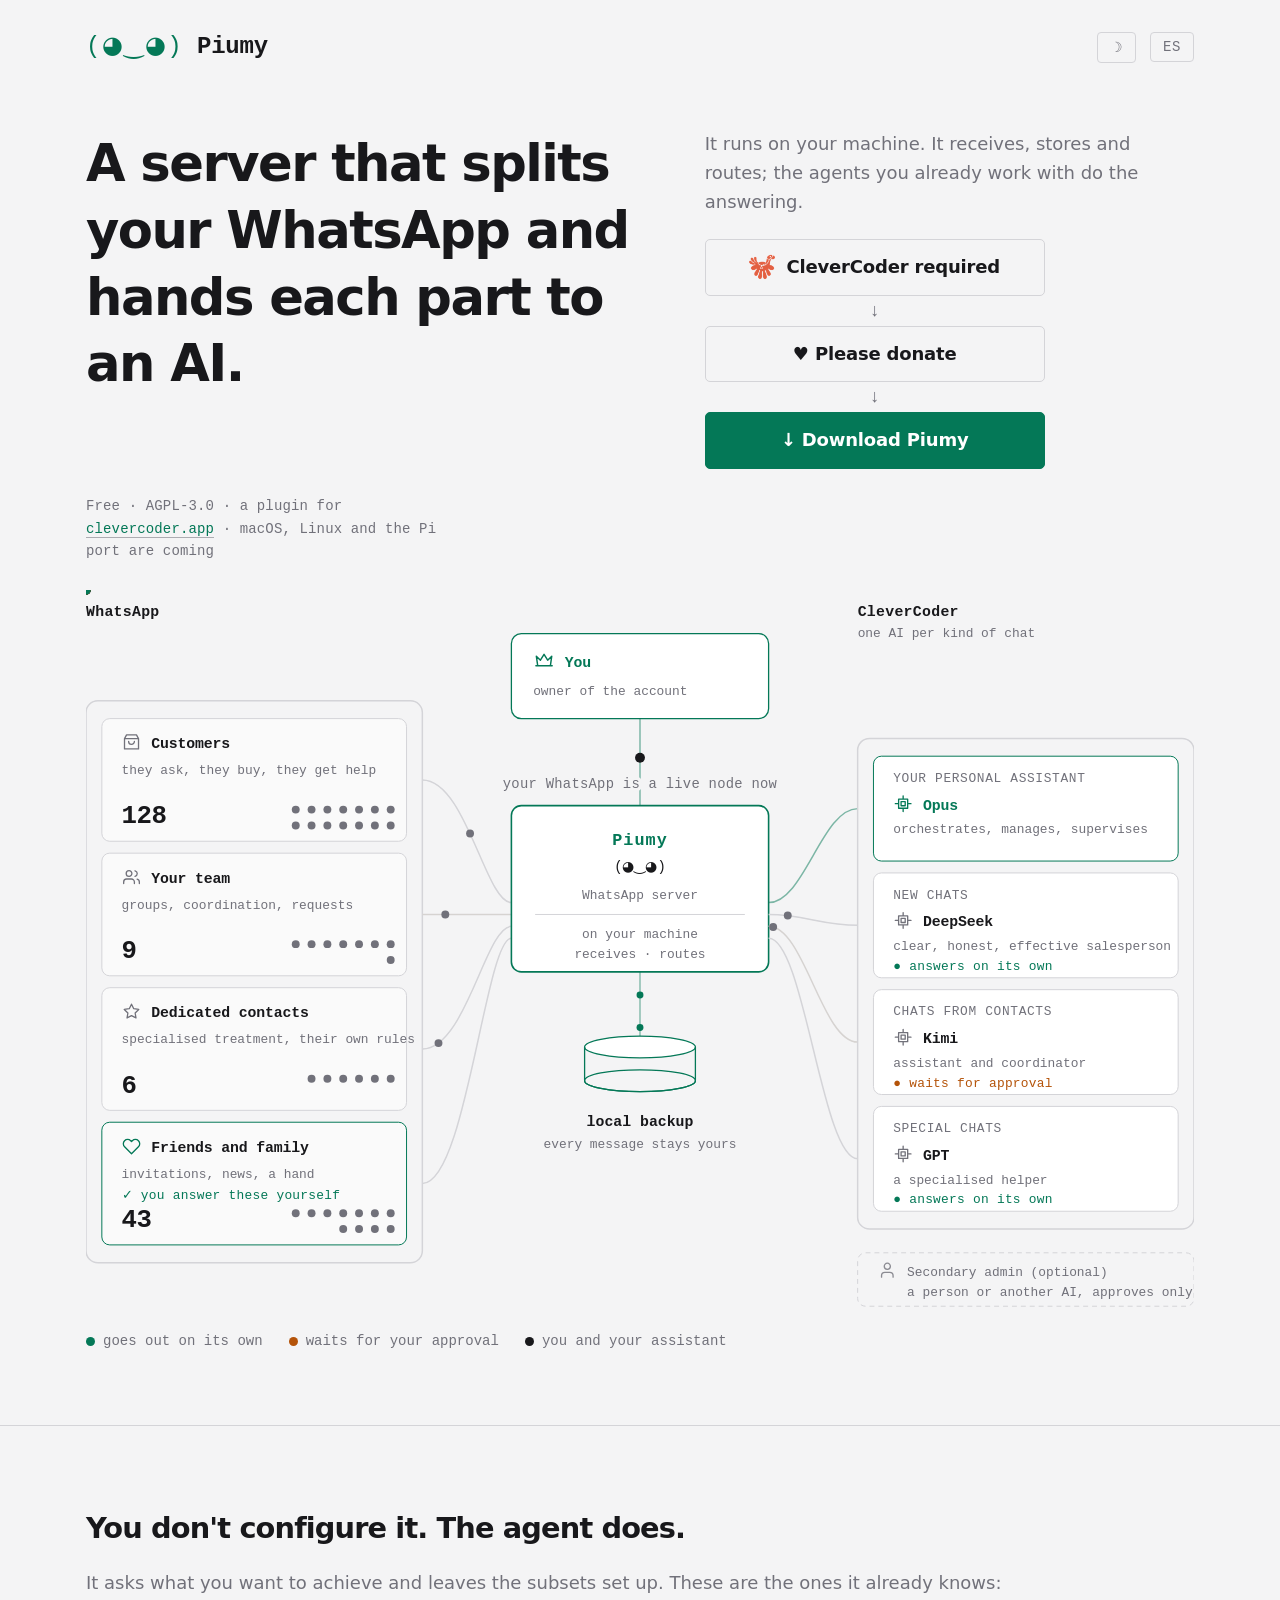
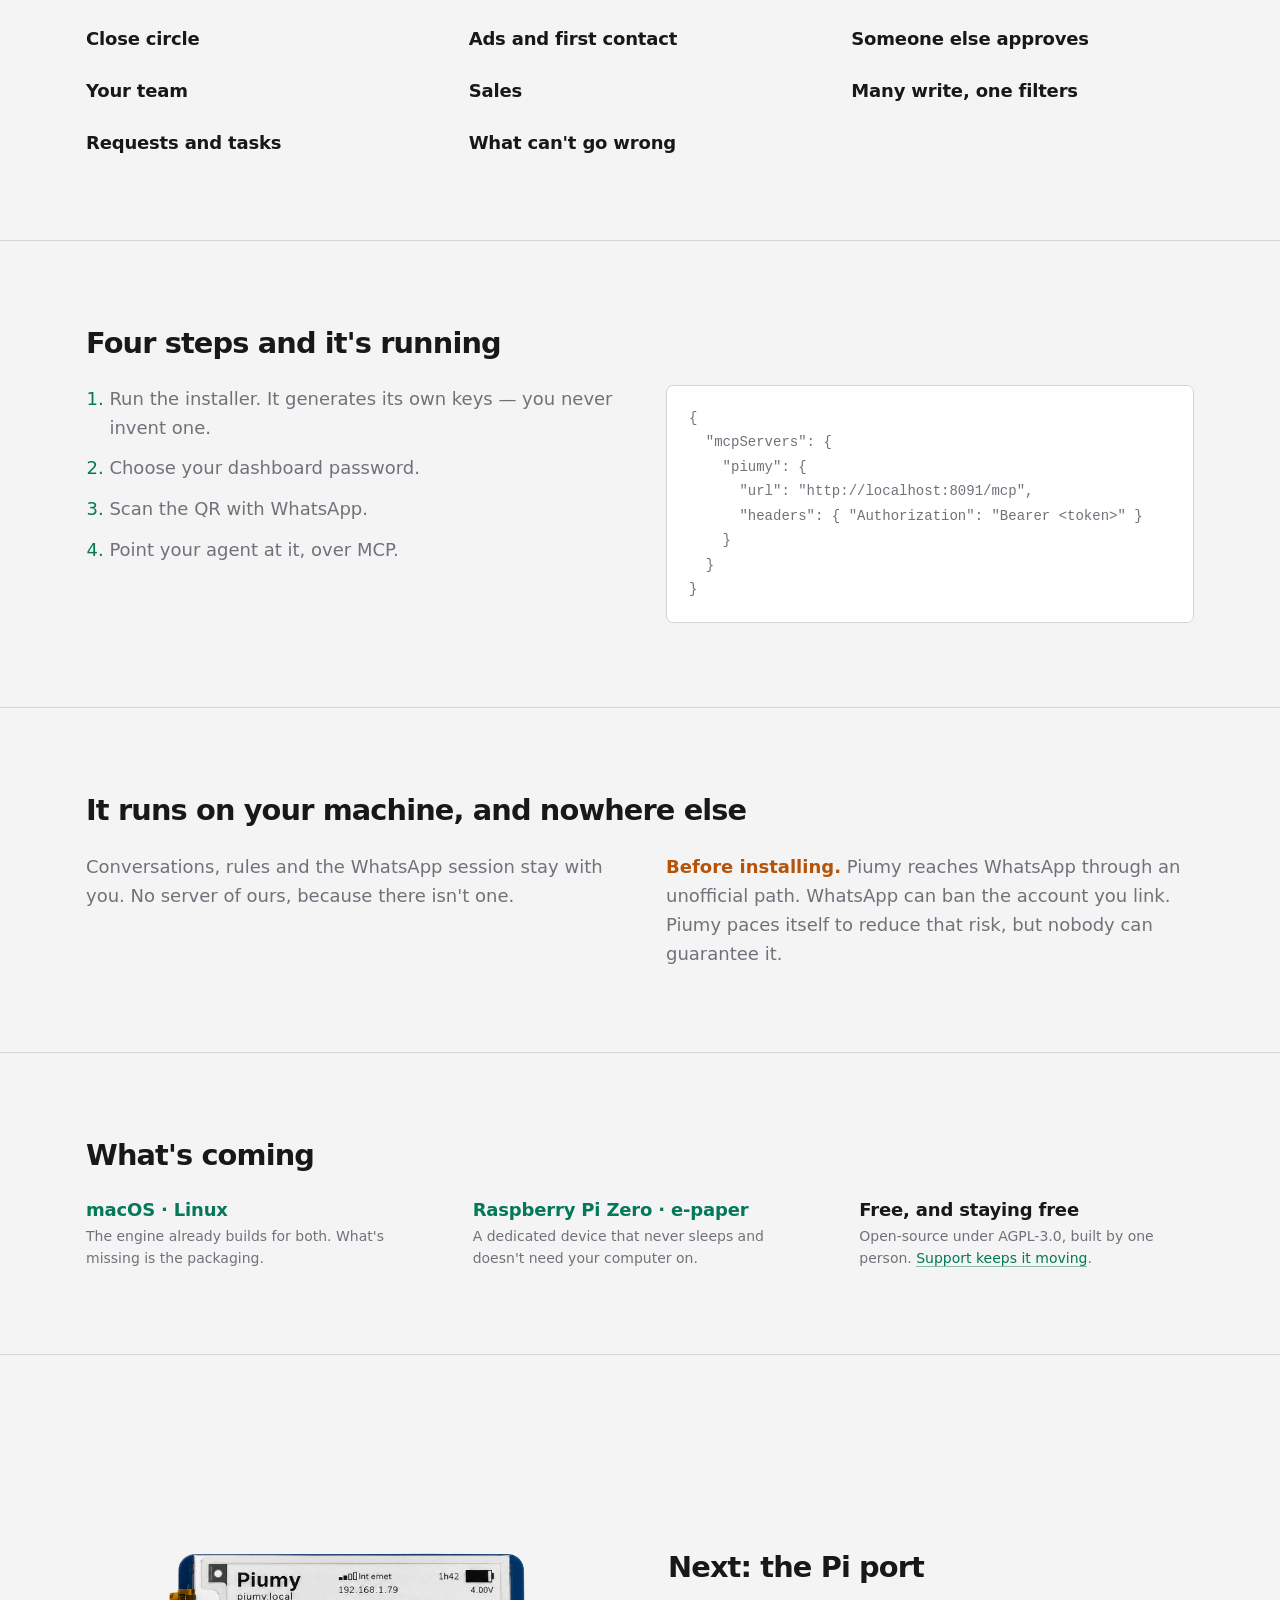
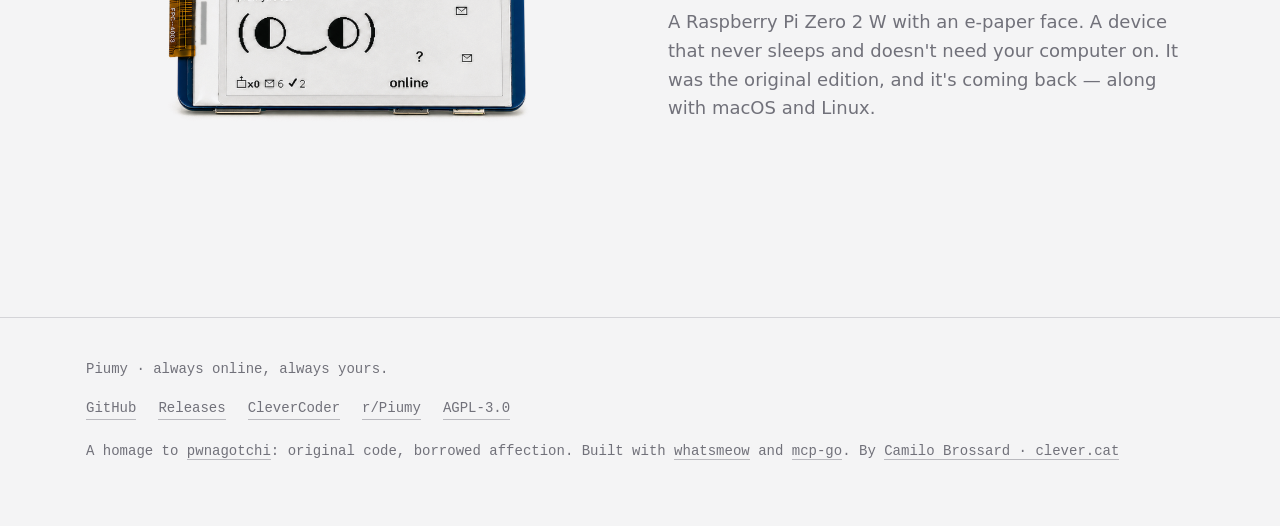
==== commit c84557f5: "web: iconos en el diagrama, columnas WhatsApp / CleverCoder - La columna izquierda pasa a llamarse W" ====
--- a/web/index.html
+++ b/web/index.html
@@ -161,7 +161,10 @@
   .wire.hold{stroke:var(--wire-hold)}
   .wire.mine{stroke:color-mix(in srgb, var(--green) 50%, transparent)}
   svg text{font-family:var(--mono)}
-  .t-univ{font-size:13px;fill:var(--dim);letter-spacing:.05em}
+  .ico{fill:none;stroke:var(--dim);stroke-width:1.6;stroke-linecap:round;stroke-linejoin:round}
+  .ico.mine{stroke:var(--green)}
+  .ico.dim{stroke:var(--dim);opacity:.8}
+  .t-univ{font-size:15px;fill:var(--white);letter-spacing:.02em;font-weight:700}
   .t-set{font-size:15px;fill:var(--white);font-weight:700;letter-spacing:-0.01em}
   .t-sub{font-size:13px;fill:var(--dim)}
   .t-sub.hold{fill:var(--amber)}
@@ -247,41 +250,43 @@
   </div>
 
   <div class="stage">
-    <svg viewBox="0 0 1120 700" role="img" aria-labelledby="dt dd">
+    <svg viewBox="0 0 1120 740" role="img" aria-labelledby="dt dd">
       <title id="dt"><tspan class="en">How Piumy routes your conversations</tspan><tspan class="es">C&#243;mo Piumy reparte tus conversaciones</tspan></title>
-      <desc id="dd"><tspan class="en">You sit above Piumy, a WhatsApp server on your machine. Customers, your team, dedicated contacts and your friends write from the left; Piumy hands each kind of chat to a different AI on the right, and stores everything in a local backup below.</tspan><tspan class="es">T&#250; est&#225;s sobre Piumy, un servidor de WhatsApp en tu m&#225;quina. Clientes, tu equipo, contactos dedicados y tus amigos escriben desde la izquierda; Piumy entrega cada tipo de chat a una IA distinta a la derecha, y guarda todo en un respaldo local abajo.</tspan></desc>
+      <desc id="dd"><tspan class="en">On the left, WhatsApp split into subsets: customers, your team, dedicated contacts, friends and family. In the middle, Piumy, a server on your machine that receives, routes and keeps a local backup. On the right, inside CleverCoder, one AI per kind of chat. Outside it, an optional secondary admin who can only approve.</tspan><tspan class="es">A la izquierda, WhatsApp dividido en subconjuntos: clientes, tu equipo, contactos dedicados, amigos y familia. Al medio, Piumy, un servidor en tu m&#225;quina que recibe, reparte y guarda un respaldo local. A la derecha, dentro de CleverCoder, una IA por tipo de chat. Fuera de &#233;l, un administrador secundario opcional que solo puede aprobar.</tspan></desc>
       <defs>
-        <path id="w1" d="M340 180 C 384 180, 404 316, 430 316"/>
-        <path id="w2" d="M340 316 C 384 316, 404 328, 430 328"/>
-        <path id="w3" d="M340 452 C 384 452, 404 340, 430 340"/>
-        <path id="w4" d="M340 588 C 384 588, 404 352, 430 352"/>
-        <path id="x1" d="M690 316 C 726 316, 744 171, 780 171"/>
-        <path id="x2" d="M690 328 C 726 328, 744 289, 780 289"/>
-        <path id="x3" d="M690 340 C 726 340, 744 407, 780 407"/>
-        <path id="x4" d="M690 352 C 726 352, 744 525, 780 525"/>
+        <symbol id="i-bag" viewBox="0 0 24 24"><path d="M6 3 3.5 7.5V20h17V7.5L18 3H6Z M3.5 7.5h17 M15.5 11a3.5 3.5 0 0 1-7 0"/></symbol>
+        <symbol id="i-users" viewBox="0 0 24 24"><path d="M15.5 20v-1.8a3.6 3.6 0 0 0-3.6-3.6H6.1A3.6 3.6 0 0 0 2.5 18.2V20 M9 11.4a3.45 3.45 0 1 0 0-6.9 3.45 3.45 0 0 0 0 6.9 M21.5 20v-1.8a3.6 3.6 0 0 0-2.7-3.5 M16.3 4.6a3.45 3.45 0 0 1 0 6.7"/></symbol>
+        <symbol id="i-star" viewBox="0 0 24 24"><path d="M12 3.2l2.7 5.5 6.1.9-4.4 4.3 1 6-5.4-2.9-5.4 2.9 1-6L3.2 9.6l6.1-.9L12 3.2Z"/></symbol>
+        <symbol id="i-heart" viewBox="0 0 24 24"><path d="M20.4 5.6a5.2 5.2 0 0 0-7.4 0L12 6.6l-1-1a5.2 5.2 0 1 0-7.4 7.4l8.4 8.4 8.4-8.4a5.2 5.2 0 0 0 0-7.4Z"/></symbol>
+        <symbol id="i-crown" viewBox="0 0 24 24"><path d="M3 18h18 M3.5 7.5 8 12l4-6.5 4 6.5 4.5-4.5L19 18H5L3.5 7.5Z"/></symbol>
+        <symbol id="i-user" viewBox="0 0 24 24"><path d="M19 20v-1.9a4 4 0 0 0-4-4H9a4 4 0 0 0-4 4V20 M12 10.4a3.7 3.7 0 1 0 0-7.4 3.7 3.7 0 0 0 0 7.4"/></symbol>
+        <symbol id="i-cpu" viewBox="0 0 24 24"><path d="M6.5 6.5h11v11h-11z M9.5 9.5h5v5h-5z M12 2.5v4 M12 17.5v4 M2.5 12h4 M17.5 12h4"/></symbol>
+        <path id="w1" d="M340 192 C 384 192, 404 316, 430 316"/>
+        <path id="w2" d="M340 328 C 384 328, 404 328, 430 328"/>
+        <path id="w3" d="M340 464 C 384 464, 404 340, 430 340"/>
+        <path id="w4" d="M340 600 C 384 600, 404 352, 430 352"/>
+        <path id="x1" d="M690 316 C 726 316, 744 221, 780 221"/>
+        <path id="x2" d="M690 328 C 726 328, 744 339, 780 339"/>
+        <path id="x3" d="M690 340 C 726 340, 744 457, 780 457"/>
+        <path id="x4" d="M690 352 C 726 352, 744 575, 780 575"/>
         <path id="cord" d="M560 386 L 560 452"/>
         <path id="up" d="M560 130 L 560 218"/>
       </defs>
       <rect class="d-core mine" x="430" y="44" width="260" height="86" rx="10"/>
-      <text class="t-set t-mine" x="560" y="80" text-anchor="middle"><tspan class="en">You</tspan><tspan class="es">T&#250;</tspan></text>
-      <text class="t-sub" x="560" y="104" text-anchor="middle"><tspan class="en">owner of the account</tspan><tspan class="es">due&#241;o de la cuenta</tspan></text>
+      <use class="ico mine" href="#i-crown" x="452" y="60" width="22" height="22"/>
+      <text class="t-set t-mine" x="484" y="78"><tspan class="en">You</tspan><tspan class="es">T&#250;</tspan></text>
+      <text class="t-sub" x="452" y="106"><tspan class="en">owner of the account</tspan><tspan class="es">due&#241;o de la cuenta</tspan></text>
       <line class="wire mine" x1="560" y1="130" x2="560" y2="218"/>
       <text class="t-node" x="560" y="200" text-anchor="middle"><tspan class="en">your WhatsApp is a live node now</tspan><tspan class="es">tu WhatsApp ahora es un nodo activo</tspan></text>
-      <text class="t-univ" x="0" y="26"><tspan class="en">YOUR WHATSAPP</tspan><tspan class="es">TU WHATSAPP</tspan></text>
-      <rect class="d-univ" x="0" y="100" width="340" height="568" rx="12"/>
-      <g>
-        <rect class="d-set" x="16" y="118" width="308" height="124" rx="8"/>
-        <text class="t-set" x="36" y="148"><tspan class="en">Customers</tspan><tspan class="es">Clientes</tspan></text>
-        <text class="t-sub" x="36" y="170"><tspan class="en">they ask, they buy, they get help</tspan><tspan class="es">preguntan, compran, son asistidos</tspan></text>
-        <text class="t-count" x="36" y="220">128</text>
+      <text class="t-univ" x="0" y="26">WhatsApp</text>
+      <rect class="d-univ" x="0" y="112" width="340" height="568" rx="12"/>
+      <g>
+        <rect class="d-set" x="16" y="130" width="308" height="124" rx="8"/>
+        <use class="ico" href="#i-bag" x="36" y="144" width="20" height="20"/>
+        <text class="t-set" x="66" y="160"><tspan class="en">Customers</tspan><tspan class="es">Clientes</tspan></text>
+        <text class="t-sub" x="36" y="186"><tspan class="en">they ask, they buy, they get help</tspan><tspan class="es">preguntan, compran, son asistidos</tspan></text>
+        <text class="t-count" x="36" y="236">128</text>
         <g class="chat">
-          <circle cx="308" cy="206" r="4"/>
-          <circle cx="292" cy="206" r="4"/>
-          <circle cx="276" cy="206" r="4"/>
-          <circle cx="260" cy="206" r="4"/>
-          <circle cx="244" cy="206" r="4"/>
-          <circle cx="228" cy="206" r="4"/>
-          <circle cx="212" cy="206" r="4"/>
           <circle cx="308" cy="222" r="4"/>
           <circle cx="292" cy="222" r="4"/>
           <circle cx="276" cy="222" r="4"/>
@@ -289,56 +294,66 @@
           <circle cx="244" cy="222" r="4"/>
           <circle cx="228" cy="222" r="4"/>
           <circle cx="212" cy="222" r="4"/>
+          <circle cx="308" cy="238" r="4"/>
+          <circle cx="292" cy="238" r="4"/>
+          <circle cx="276" cy="238" r="4"/>
+          <circle cx="260" cy="238" r="4"/>
+          <circle cx="244" cy="238" r="4"/>
+          <circle cx="228" cy="238" r="4"/>
+          <circle cx="212" cy="238" r="4"/>
         </g>
       </g>
       <g>
-        <rect class="d-set" x="16" y="254" width="308" height="124" rx="8"/>
-        <text class="t-set" x="36" y="284"><tspan class="en">Your team</tspan><tspan class="es">Tu equipo</tspan></text>
-        <text class="t-sub" x="36" y="306"><tspan class="en">groups, coordination, requests</tspan><tspan class="es">grupos, coordinaci&#243;n, solicitudes</tspan></text>
-        <text class="t-count" x="36" y="356">9</text>
+        <rect class="d-set" x="16" y="266" width="308" height="124" rx="8"/>
+        <use class="ico" href="#i-users" x="36" y="280" width="20" height="20"/>
+        <text class="t-set" x="66" y="296"><tspan class="en">Your team</tspan><tspan class="es">Tu equipo</tspan></text>
+        <text class="t-sub" x="36" y="322"><tspan class="en">groups, coordination, requests</tspan><tspan class="es">grupos, coordinaci&#243;n, solicitudes</tspan></text>
+        <text class="t-count" x="36" y="372">9</text>
         <g class="chat">
-          <circle cx="308" cy="342" r="4"/>
-          <circle cx="292" cy="342" r="4"/>
-          <circle cx="276" cy="342" r="4"/>
-          <circle cx="260" cy="342" r="4"/>
-          <circle cx="244" cy="342" r="4"/>
-          <circle cx="228" cy="342" r="4"/>
-          <circle cx="212" cy="342" r="4"/>
           <circle cx="308" cy="358" r="4"/>
+          <circle cx="292" cy="358" r="4"/>
+          <circle cx="276" cy="358" r="4"/>
+          <circle cx="260" cy="358" r="4"/>
+          <circle cx="244" cy="358" r="4"/>
+          <circle cx="228" cy="358" r="4"/>
+          <circle cx="212" cy="358" r="4"/>
+          <circle cx="308" cy="374" r="4"/>
         </g>
       </g>
       <g>
-        <rect class="d-set" x="16" y="390" width="308" height="124" rx="8"/>
-        <text class="t-set" x="36" y="420"><tspan class="en">Dedicated contacts</tspan><tspan class="es">Contactos dedicados</tspan></text>
-        <text class="t-sub" x="36" y="442"><tspan class="en">specialised treatment, their own rules</tspan><tspan class="es">trato especializado, reglas propias</tspan></text>
-        <text class="t-count" x="36" y="492">6</text>
+        <rect class="d-set" x="16" y="402" width="308" height="124" rx="8"/>
+        <use class="ico" href="#i-star" x="36" y="416" width="20" height="20"/>
+        <text class="t-set" x="66" y="432"><tspan class="en">Dedicated contacts</tspan><tspan class="es">Contactos dedicados</tspan></text>
+        <text class="t-sub" x="36" y="458"><tspan class="en">specialised treatment, their own rules</tspan><tspan class="es">trato especializado, reglas propias</tspan></text>
+        <text class="t-count" x="36" y="508">6</text>
         <g class="chat">
-          <circle cx="308" cy="478" r="4"/>
-          <circle cx="292" cy="478" r="4"/>
-          <circle cx="276" cy="478" r="4"/>
-          <circle cx="260" cy="478" r="4"/>
-          <circle cx="244" cy="478" r="4"/>
-          <circle cx="228" cy="478" r="4"/>
+          <circle cx="308" cy="494" r="4"/>
+          <circle cx="292" cy="494" r="4"/>
+          <circle cx="276" cy="494" r="4"/>
+          <circle cx="260" cy="494" r="4"/>
+          <circle cx="244" cy="494" r="4"/>
+          <circle cx="228" cy="494" r="4"/>
         </g>
       </g>
       <g>
-        <rect class="d-set mine" x="16" y="526" width="308" height="124" rx="8"/>
-        <text class="t-set" x="36" y="556"><tspan class="en">Friends and family</tspan><tspan class="es">Amigos y familia</tspan></text>
-        <text class="t-sub" x="36" y="578"><tspan class="en">invitations, news, a hand</tspan><tspan class="es">invitaciones, noticias, asistencia</tspan></text>
-        <text class="t-tag you" x="36" y="602"><tspan class="en">&#10003; you answer these yourself</tspan><tspan class="es">&#10003; a estos los atiendes t&#250;</tspan></text>
-        <text class="t-count" x="36" y="628">43</text>
+        <rect class="d-set mine" x="16" y="538" width="308" height="124" rx="8"/>
+        <use class="ico mine" href="#i-heart" x="36" y="552" width="20" height="20"/>
+        <text class="t-set" x="66" y="568"><tspan class="en">Friends and family</tspan><tspan class="es">Amigos y familia</tspan></text>
+        <text class="t-sub" x="36" y="594"><tspan class="en">invitations, news, a hand</tspan><tspan class="es">invitaciones, noticias, asistencia</tspan></text>
+        <text class="t-tag you" x="36" y="616"><tspan class="en">&#10003; you answer these yourself</tspan><tspan class="es">&#10003; a estos los atiendes t&#250;</tspan></text>
+        <text class="t-count" x="36" y="644">43</text>
         <g class="chat">
-          <circle cx="308" cy="614" r="4"/>
-          <circle cx="292" cy="614" r="4"/>
-          <circle cx="276" cy="614" r="4"/>
-          <circle cx="260" cy="614" r="4"/>
-          <circle cx="244" cy="614" r="4"/>
-          <circle cx="228" cy="614" r="4"/>
-          <circle cx="212" cy="614" r="4"/>
           <circle cx="308" cy="630" r="4"/>
           <circle cx="292" cy="630" r="4"/>
           <circle cx="276" cy="630" r="4"/>
           <circle cx="260" cy="630" r="4"/>
+          <circle cx="244" cy="630" r="4"/>
+          <circle cx="228" cy="630" r="4"/>
+          <circle cx="212" cy="630" r="4"/>
+          <circle cx="308" cy="646" r="4"/>
+          <circle cx="292" cy="646" r="4"/>
+          <circle cx="276" cy="646" r="4"/>
+          <circle cx="260" cy="646" r="4"/>
         </g>
       </g>
       <g class="wire"><use href="#w1"/><use href="#w3"/><use href="#w4"/></g>
@@ -359,38 +374,45 @@
       <g class="wire"><use href="#x2"/><use href="#x4"/></g>
       <g class="wire hold"><use href="#x3"/></g>
       <g class="wire mine"><use href="#x1"/></g>
-      <text class="t-univ" x="780" y="26"><tspan class="en">ONE AI PER KIND OF CHAT</tspan><tspan class="es">UNA IA POR TIPO DE CHAT</tspan></text>
-      <g>
-        <rect class="d-agent mine" x="780" y="118" width="340" height="106" rx="8"/>
-        <text class="t-kind" x="802" y="144"><tspan class="en">YOUR PERSONAL ASSISTANT</tspan><tspan class="es">TU ASISTENTE PERSONAL</tspan></text>
-        <text class="t-set t-mine" x="802" y="172">Opus</text>
-        <text class="t-sub" x="802" y="194"><tspan class="en">orchestrates, manages, supervises</tspan><tspan class="es">orquesta, gestiona y supervisa</tspan></text>
-      </g>
-      <g>
-        <rect class="d-agent" x="780" y="236" width="340" height="106" rx="8"/>
-        <text class="t-kind" x="802" y="262"><tspan class="en">NEW CHATS</tspan><tspan class="es">CHATS NUEVOS</tspan></text>
-        <text class="t-set" x="802" y="290">DeepSeek</text>
-        <text class="t-sub" x="802" y="312"><tspan class="en">clear, honest, effective salesperson</tspan><tspan class="es">vendedor claro, honesto, eficaz</tspan></text>
-        <text class="t-tag go" x="802" y="332"><tspan class="en">&#9679; answers on its own</tspan><tspan class="es">&#9679; responde solo</tspan></text>
-      </g>
-      <g>
-        <rect class="d-agent" x="780" y="354" width="340" height="106" rx="8"/>
-        <text class="t-kind" x="802" y="380"><tspan class="en">CHATS FROM CONTACTS</tspan><tspan class="es">CHATS DE CONTACTOS</tspan></text>
-        <text class="t-set" x="802" y="408">Kimi</text>
-        <text class="t-sub" x="802" y="430"><tspan class="en">assistant and coordinator</tspan><tspan class="es">asistente y coordinador</tspan></text>
-        <text class="t-tag hold" x="802" y="450"><tspan class="en">&#9679; waits for approval</tspan><tspan class="es">&#9679; espera aprobaci&#243;n</tspan></text>
-      </g>
-      <g>
-        <rect class="d-agent" x="780" y="472" width="340" height="106" rx="8"/>
-        <text class="t-kind" x="802" y="498"><tspan class="en">SPECIAL CHATS</tspan><tspan class="es">CHATS ESPECIALES</tspan></text>
-        <text class="t-set" x="802" y="526">GPT</text>
-        <text class="t-sub" x="802" y="548"><tspan class="en">a specialised helper</tspan><tspan class="es">ayudante especializado</tspan></text>
-        <text class="t-tag go" x="802" y="568"><tspan class="en">&#9679; answers on its own</tspan><tspan class="es">&#9679; responde solo</tspan></text>
-      </g>
-      <g>
-        <rect class="d-agent dash" x="780" y="590" width="340" height="54" rx="8"/>
-        <text class="t-sub" x="802" y="612"><tspan class="en">Secondary admin (optional)</tspan><tspan class="es">Administrador secundario (opcional)</tspan></text>
-        <text class="t-sub" x="802" y="632"><tspan class="en">a person or another AI, approves only</tspan><tspan class="es">una persona u otra IA, solo aprueba</tspan></text>
+      <text class="t-univ" x="780" y="26">CleverCoder</text>
+      <text class="t-sub" x="780" y="48"><tspan class="en">one AI per kind of chat</tspan><tspan class="es">una IA por tipo de chat</tspan></text>
+      <rect class="d-univ" x="780" y="150" width="340" height="496" rx="12"/>
+      <g>
+        <rect class="d-agent mine" x="796" y="168" width="308" height="106" rx="8"/>
+        <text class="t-kind" x="816" y="194"><tspan class="en">YOUR PERSONAL ASSISTANT</tspan><tspan class="es">TU ASISTENTE PERSONAL</tspan></text>
+        <use class="ico mine" href="#i-cpu" x="816" y="206" width="20" height="20"/>
+        <text class="t-set t-mine" x="846" y="222">Opus</text>
+        <text class="t-sub" x="816" y="246"><tspan class="en">orchestrates, manages, supervises</tspan><tspan class="es">orquesta, gestiona y supervisa</tspan></text>
+      </g>
+      <g>
+        <rect class="d-agent" x="796" y="286" width="308" height="106" rx="8"/>
+        <text class="t-kind" x="816" y="312"><tspan class="en">NEW CHATS</tspan><tspan class="es">CHATS NUEVOS</tspan></text>
+        <use class="ico" href="#i-cpu" x="816" y="324" width="20" height="20"/>
+        <text class="t-set" x="846" y="340">DeepSeek</text>
+        <text class="t-sub" x="816" y="364"><tspan class="en">clear, honest, effective salesperson</tspan><tspan class="es">vendedor claro, honesto, eficaz</tspan></text>
+        <text class="t-tag go" x="816" y="384"><tspan class="en">&#9679; answers on its own</tspan><tspan class="es">&#9679; responde solo</tspan></text>
+      </g>
+      <g>
+        <rect class="d-agent" x="796" y="404" width="308" height="106" rx="8"/>
+        <text class="t-kind" x="816" y="430"><tspan class="en">CHATS FROM CONTACTS</tspan><tspan class="es">CHATS DE CONTACTOS</tspan></text>
+        <use class="ico" href="#i-cpu" x="816" y="442" width="20" height="20"/>
+        <text class="t-set" x="846" y="458">Kimi</text>
+        <text class="t-sub" x="816" y="482"><tspan class="en">assistant and coordinator</tspan><tspan class="es">asistente y coordinador</tspan></text>
+        <text class="t-tag hold" x="816" y="502"><tspan class="en">&#9679; waits for approval</tspan><tspan class="es">&#9679; espera aprobaci&#243;n</tspan></text>
+      </g>
+      <g>
+        <rect class="d-agent" x="796" y="522" width="308" height="106" rx="8"/>
+        <text class="t-kind" x="816" y="548"><tspan class="en">SPECIAL CHATS</tspan><tspan class="es">CHATS ESPECIALES</tspan></text>
+        <use class="ico" href="#i-cpu" x="816" y="560" width="20" height="20"/>
+        <text class="t-set" x="846" y="576">GPT</text>
+        <text class="t-sub" x="816" y="600"><tspan class="en">a specialised helper</tspan><tspan class="es">ayudante especializado</tspan></text>
+        <text class="t-tag go" x="816" y="620"><tspan class="en">&#9679; answers on its own</tspan><tspan class="es">&#9679; responde solo</tspan></text>
+      </g>
+      <g>
+        <rect class="d-agent dash" x="780" y="670" width="340" height="54" rx="8"/>
+        <use class="ico dim" href="#i-user" x="800" y="678" width="20" height="20"/>
+        <text class="t-sub" x="830" y="693"><tspan class="en">Secondary admin (optional)</tspan><tspan class="es">Administrador secundario (opcional)</tspan></text>
+        <text class="t-sub" x="830" y="714"><tspan class="en">a person or another AI, approves only</tspan><tspan class="es">una persona u otra IA, solo aprueba</tspan></text>
       </g>
       <g>
         <circle class="msg you" r="5"><animateMotion dur="3.6s" repeatCount="indefinite"><mpath href="#up"/></animateMotion></circle>
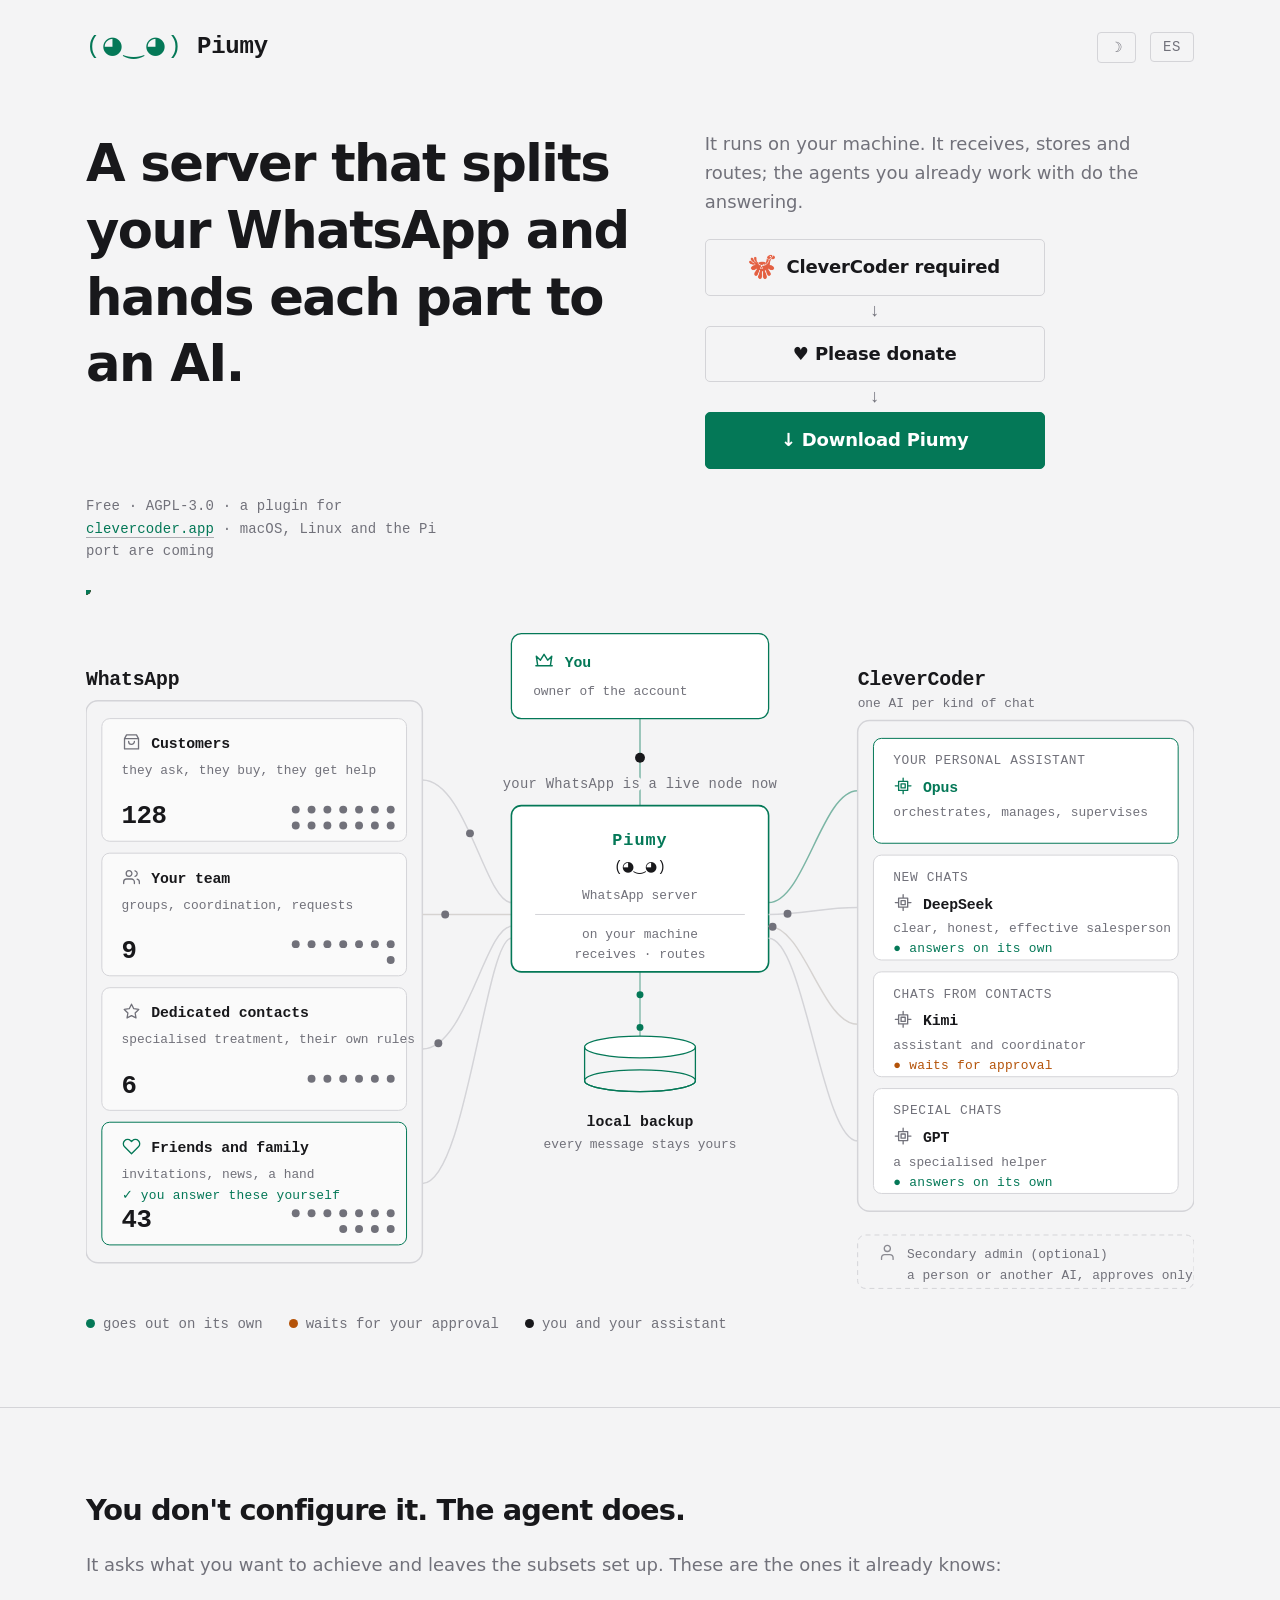
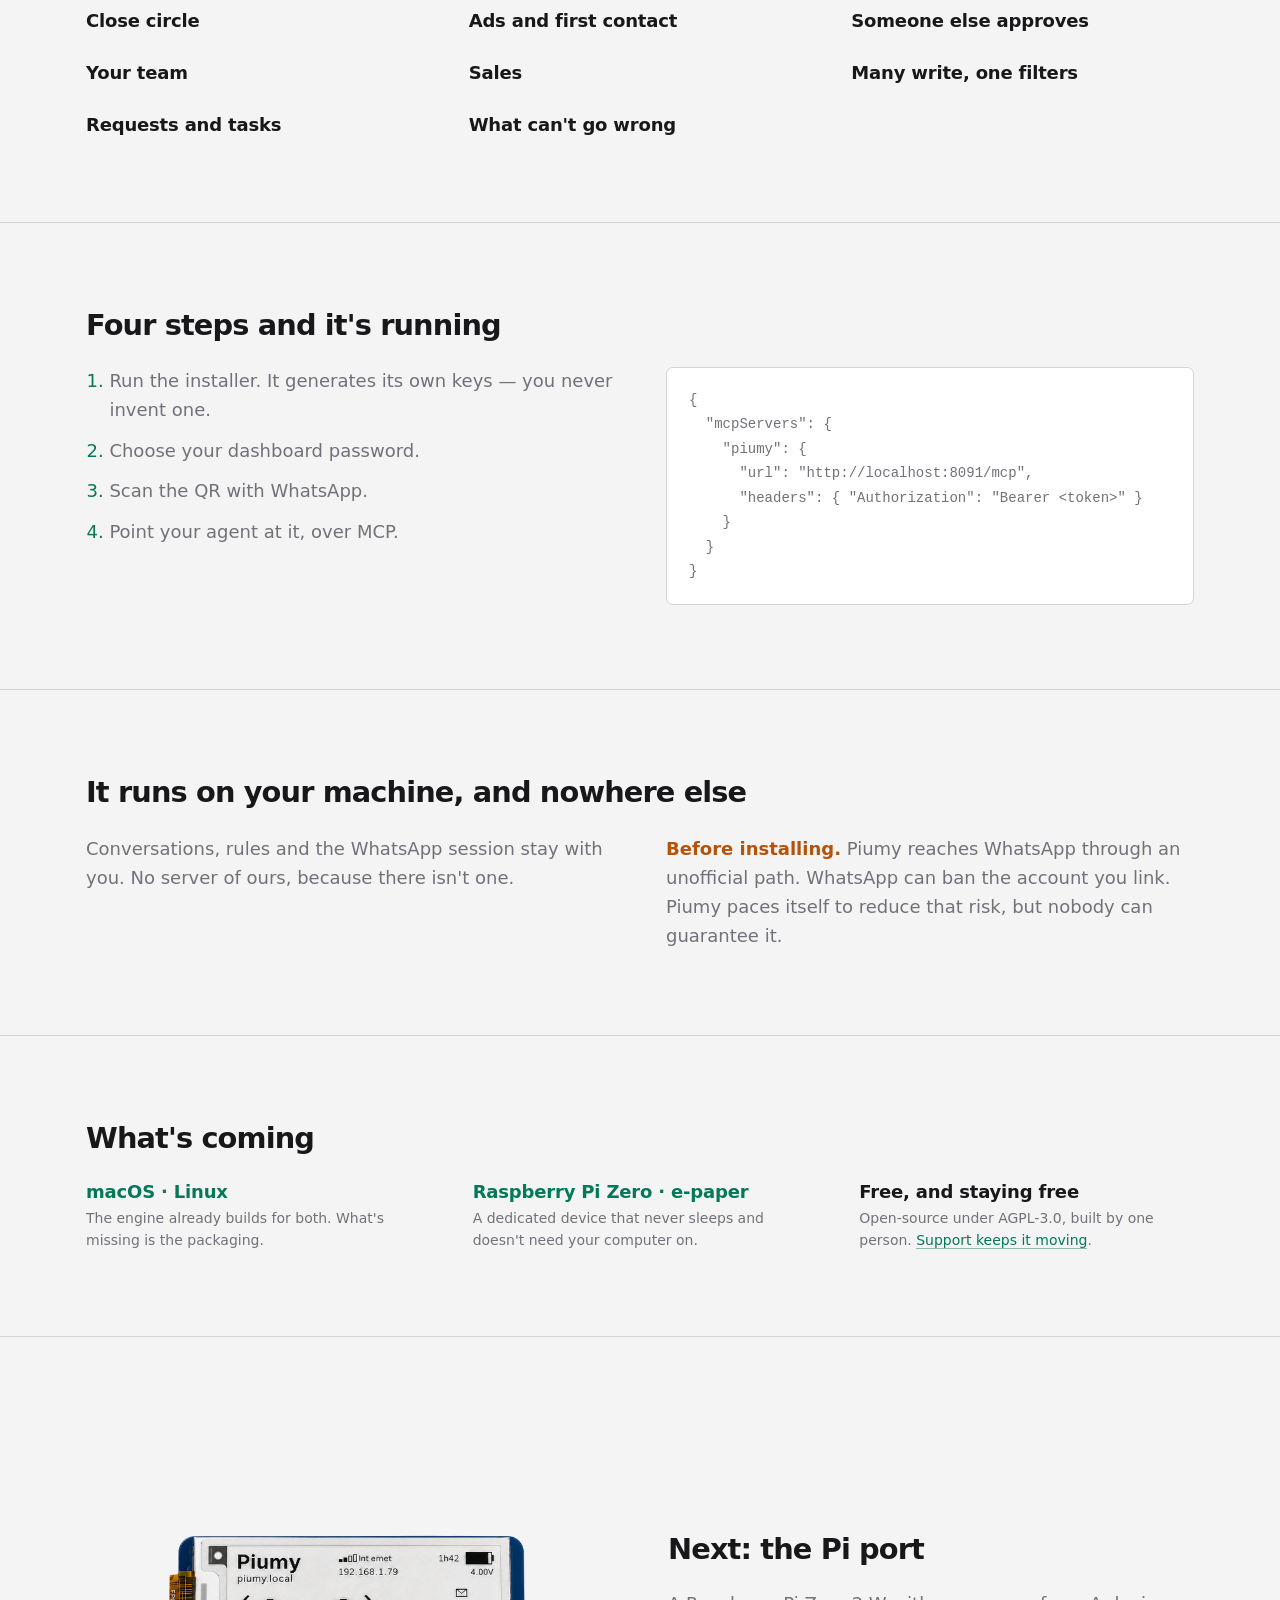
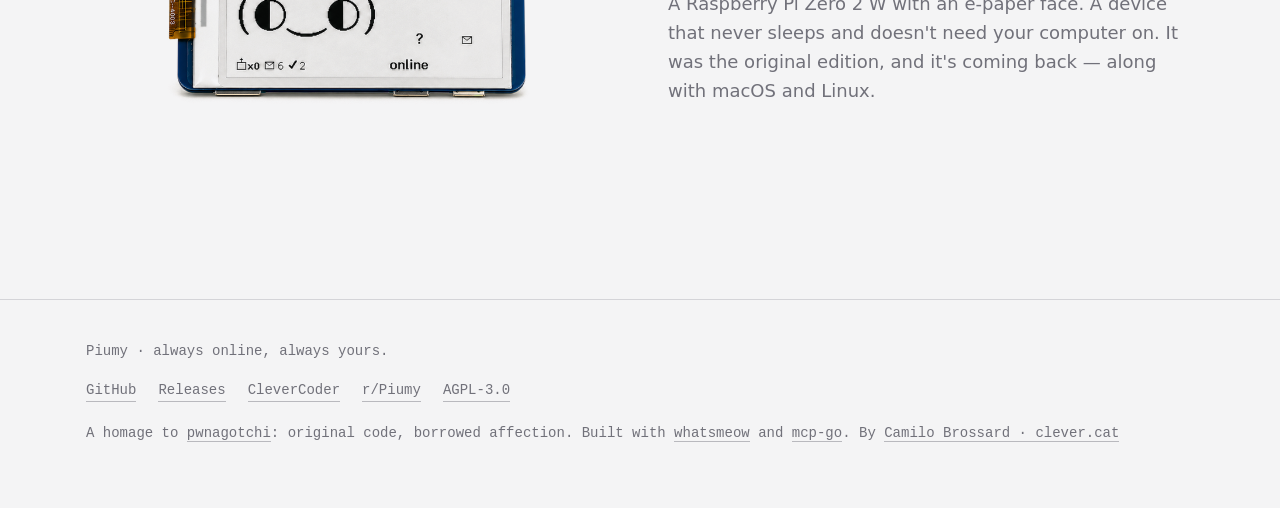
==== commit 707f42fa: "web: titulos de columna mas grandes y pegados a su marco Estaban en 15px y a 86px de distancia del m" ====
--- a/web/index.html
+++ b/web/index.html
@@ -164,7 +164,7 @@
   .ico{fill:none;stroke:var(--dim);stroke-width:1.6;stroke-linecap:round;stroke-linejoin:round}
   .ico.mine{stroke:var(--green)}
   .ico.dim{stroke:var(--dim);opacity:.8}
-  .t-univ{font-size:15px;fill:var(--white);letter-spacing:.02em;font-weight:700}
+  .t-univ{font-size:20px;fill:var(--white);letter-spacing:-0.01em;font-weight:700}
   .t-set{font-size:15px;fill:var(--white);font-weight:700;letter-spacing:-0.01em}
   .t-sub{font-size:13px;fill:var(--dim)}
   .t-sub.hold{fill:var(--amber)}
@@ -250,7 +250,7 @@
   </div>
 
   <div class="stage">
-    <svg viewBox="0 0 1120 740" role="img" aria-labelledby="dt dd">
+    <svg viewBox="0 0 1120 722" role="img" aria-labelledby="dt dd">
       <title id="dt"><tspan class="en">How Piumy routes your conversations</tspan><tspan class="es">C&#243;mo Piumy reparte tus conversaciones</tspan></title>
       <desc id="dd"><tspan class="en">On the left, WhatsApp split into subsets: customers, your team, dedicated contacts, friends and family. In the middle, Piumy, a server on your machine that receives, routes and keeps a local backup. On the right, inside CleverCoder, one AI per kind of chat. Outside it, an optional secondary admin who can only approve.</tspan><tspan class="es">A la izquierda, WhatsApp dividido en subconjuntos: clientes, tu equipo, contactos dedicados, amigos y familia. Al medio, Piumy, un servidor en tu m&#225;quina que recibe, reparte y guarda un respaldo local. A la derecha, dentro de CleverCoder, una IA por tipo de chat. Fuera de &#233;l, un administrador secundario opcional que solo puede aprobar.</tspan></desc>
       <defs>
@@ -265,10 +265,10 @@
         <path id="w2" d="M340 328 C 384 328, 404 328, 430 328"/>
         <path id="w3" d="M340 464 C 384 464, 404 340, 430 340"/>
         <path id="w4" d="M340 600 C 384 600, 404 352, 430 352"/>
-        <path id="x1" d="M690 316 C 726 316, 744 221, 780 221"/>
-        <path id="x2" d="M690 328 C 726 328, 744 339, 780 339"/>
-        <path id="x3" d="M690 340 C 726 340, 744 457, 780 457"/>
-        <path id="x4" d="M690 352 C 726 352, 744 575, 780 575"/>
+        <path id="x1" d="M690 316 C 726 316, 744 203, 780 203"/>
+        <path id="x2" d="M690 328 C 726 328, 744 321, 780 321"/>
+        <path id="x3" d="M690 340 C 726 340, 744 439, 780 439"/>
+        <path id="x4" d="M690 352 C 726 352, 744 557, 780 557"/>
         <path id="cord" d="M560 386 L 560 452"/>
         <path id="up" d="M560 130 L 560 218"/>
       </defs>
@@ -278,7 +278,7 @@
       <text class="t-sub" x="452" y="106"><tspan class="en">owner of the account</tspan><tspan class="es">due&#241;o de la cuenta</tspan></text>
       <line class="wire mine" x1="560" y1="130" x2="560" y2="218"/>
       <text class="t-node" x="560" y="200" text-anchor="middle"><tspan class="en">your WhatsApp is a live node now</tspan><tspan class="es">tu WhatsApp ahora es un nodo activo</tspan></text>
-      <text class="t-univ" x="0" y="26">WhatsApp</text>
+      <text class="t-univ" x="0" y="96">WhatsApp</text>
       <rect class="d-univ" x="0" y="112" width="340" height="568" rx="12"/>
       <g>
         <rect class="d-set" x="16" y="130" width="308" height="124" rx="8"/>
@@ -374,45 +374,45 @@
       <g class="wire"><use href="#x2"/><use href="#x4"/></g>
       <g class="wire hold"><use href="#x3"/></g>
       <g class="wire mine"><use href="#x1"/></g>
-      <text class="t-univ" x="780" y="26">CleverCoder</text>
-      <text class="t-sub" x="780" y="48"><tspan class="en">one AI per kind of chat</tspan><tspan class="es">una IA por tipo de chat</tspan></text>
-      <rect class="d-univ" x="780" y="150" width="340" height="496" rx="12"/>
-      <g>
-        <rect class="d-agent mine" x="796" y="168" width="308" height="106" rx="8"/>
-        <text class="t-kind" x="816" y="194"><tspan class="en">YOUR PERSONAL ASSISTANT</tspan><tspan class="es">TU ASISTENTE PERSONAL</tspan></text>
-        <use class="ico mine" href="#i-cpu" x="816" y="206" width="20" height="20"/>
-        <text class="t-set t-mine" x="846" y="222">Opus</text>
-        <text class="t-sub" x="816" y="246"><tspan class="en">orchestrates, manages, supervises</tspan><tspan class="es">orquesta, gestiona y supervisa</tspan></text>
-      </g>
-      <g>
-        <rect class="d-agent" x="796" y="286" width="308" height="106" rx="8"/>
-        <text class="t-kind" x="816" y="312"><tspan class="en">NEW CHATS</tspan><tspan class="es">CHATS NUEVOS</tspan></text>
-        <use class="ico" href="#i-cpu" x="816" y="324" width="20" height="20"/>
-        <text class="t-set" x="846" y="340">DeepSeek</text>
-        <text class="t-sub" x="816" y="364"><tspan class="en">clear, honest, effective salesperson</tspan><tspan class="es">vendedor claro, honesto, eficaz</tspan></text>
-        <text class="t-tag go" x="816" y="384"><tspan class="en">&#9679; answers on its own</tspan><tspan class="es">&#9679; responde solo</tspan></text>
-      </g>
-      <g>
-        <rect class="d-agent" x="796" y="404" width="308" height="106" rx="8"/>
-        <text class="t-kind" x="816" y="430"><tspan class="en">CHATS FROM CONTACTS</tspan><tspan class="es">CHATS DE CONTACTOS</tspan></text>
-        <use class="ico" href="#i-cpu" x="816" y="442" width="20" height="20"/>
-        <text class="t-set" x="846" y="458">Kimi</text>
-        <text class="t-sub" x="816" y="482"><tspan class="en">assistant and coordinator</tspan><tspan class="es">asistente y coordinador</tspan></text>
-        <text class="t-tag hold" x="816" y="502"><tspan class="en">&#9679; waits for approval</tspan><tspan class="es">&#9679; espera aprobaci&#243;n</tspan></text>
-      </g>
-      <g>
-        <rect class="d-agent" x="796" y="522" width="308" height="106" rx="8"/>
-        <text class="t-kind" x="816" y="548"><tspan class="en">SPECIAL CHATS</tspan><tspan class="es">CHATS ESPECIALES</tspan></text>
-        <use class="ico" href="#i-cpu" x="816" y="560" width="20" height="20"/>
-        <text class="t-set" x="846" y="576">GPT</text>
-        <text class="t-sub" x="816" y="600"><tspan class="en">a specialised helper</tspan><tspan class="es">ayudante especializado</tspan></text>
-        <text class="t-tag go" x="816" y="620"><tspan class="en">&#9679; answers on its own</tspan><tspan class="es">&#9679; responde solo</tspan></text>
-      </g>
-      <g>
-        <rect class="d-agent dash" x="780" y="670" width="340" height="54" rx="8"/>
-        <use class="ico dim" href="#i-user" x="800" y="678" width="20" height="20"/>
-        <text class="t-sub" x="830" y="693"><tspan class="en">Secondary admin (optional)</tspan><tspan class="es">Administrador secundario (opcional)</tspan></text>
-        <text class="t-sub" x="830" y="714"><tspan class="en">a person or another AI, approves only</tspan><tspan class="es">una persona u otra IA, solo aprueba</tspan></text>
+      <text class="t-univ" x="780" y="96">CleverCoder</text>
+      <text class="t-sub" x="780" y="118"><tspan class="en">one AI per kind of chat</tspan><tspan class="es">una IA por tipo de chat</tspan></text>
+      <rect class="d-univ" x="780" y="132" width="340" height="496" rx="12"/>
+      <g>
+        <rect class="d-agent mine" x="796" y="150" width="308" height="106" rx="8"/>
+        <text class="t-kind" x="816" y="176"><tspan class="en">YOUR PERSONAL ASSISTANT</tspan><tspan class="es">TU ASISTENTE PERSONAL</tspan></text>
+        <use class="ico mine" href="#i-cpu" x="816" y="188" width="20" height="20"/>
+        <text class="t-set t-mine" x="846" y="204">Opus</text>
+        <text class="t-sub" x="816" y="228"><tspan class="en">orchestrates, manages, supervises</tspan><tspan class="es">orquesta, gestiona y supervisa</tspan></text>
+      </g>
+      <g>
+        <rect class="d-agent" x="796" y="268" width="308" height="106" rx="8"/>
+        <text class="t-kind" x="816" y="294"><tspan class="en">NEW CHATS</tspan><tspan class="es">CHATS NUEVOS</tspan></text>
+        <use class="ico" href="#i-cpu" x="816" y="306" width="20" height="20"/>
+        <text class="t-set" x="846" y="322">DeepSeek</text>
+        <text class="t-sub" x="816" y="346"><tspan class="en">clear, honest, effective salesperson</tspan><tspan class="es">vendedor claro, honesto, eficaz</tspan></text>
+        <text class="t-tag go" x="816" y="366"><tspan class="en">&#9679; answers on its own</tspan><tspan class="es">&#9679; responde solo</tspan></text>
+      </g>
+      <g>
+        <rect class="d-agent" x="796" y="386" width="308" height="106" rx="8"/>
+        <text class="t-kind" x="816" y="412"><tspan class="en">CHATS FROM CONTACTS</tspan><tspan class="es">CHATS DE CONTACTOS</tspan></text>
+        <use class="ico" href="#i-cpu" x="816" y="424" width="20" height="20"/>
+        <text class="t-set" x="846" y="440">Kimi</text>
+        <text class="t-sub" x="816" y="464"><tspan class="en">assistant and coordinator</tspan><tspan class="es">asistente y coordinador</tspan></text>
+        <text class="t-tag hold" x="816" y="484"><tspan class="en">&#9679; waits for approval</tspan><tspan class="es">&#9679; espera aprobaci&#243;n</tspan></text>
+      </g>
+      <g>
+        <rect class="d-agent" x="796" y="504" width="308" height="106" rx="8"/>
+        <text class="t-kind" x="816" y="530"><tspan class="en">SPECIAL CHATS</tspan><tspan class="es">CHATS ESPECIALES</tspan></text>
+        <use class="ico" href="#i-cpu" x="816" y="542" width="20" height="20"/>
+        <text class="t-set" x="846" y="558">GPT</text>
+        <text class="t-sub" x="816" y="582"><tspan class="en">a specialised helper</tspan><tspan class="es">ayudante especializado</tspan></text>
+        <text class="t-tag go" x="816" y="602"><tspan class="en">&#9679; answers on its own</tspan><tspan class="es">&#9679; responde solo</tspan></text>
+      </g>
+      <g>
+        <rect class="d-agent dash" x="780" y="652" width="340" height="54" rx="8"/>
+        <use class="ico dim" href="#i-user" x="800" y="660" width="20" height="20"/>
+        <text class="t-sub" x="830" y="675"><tspan class="en">Secondary admin (optional)</tspan><tspan class="es">Administrador secundario (opcional)</tspan></text>
+        <text class="t-sub" x="830" y="696"><tspan class="en">a person or another AI, approves only</tspan><tspan class="es">una persona u otra IA, solo aprueba</tspan></text>
       </g>
       <g>
         <circle class="msg you" r="5"><animateMotion dur="3.6s" repeatCount="indefinite"><mpath href="#up"/></animateMotion></circle>
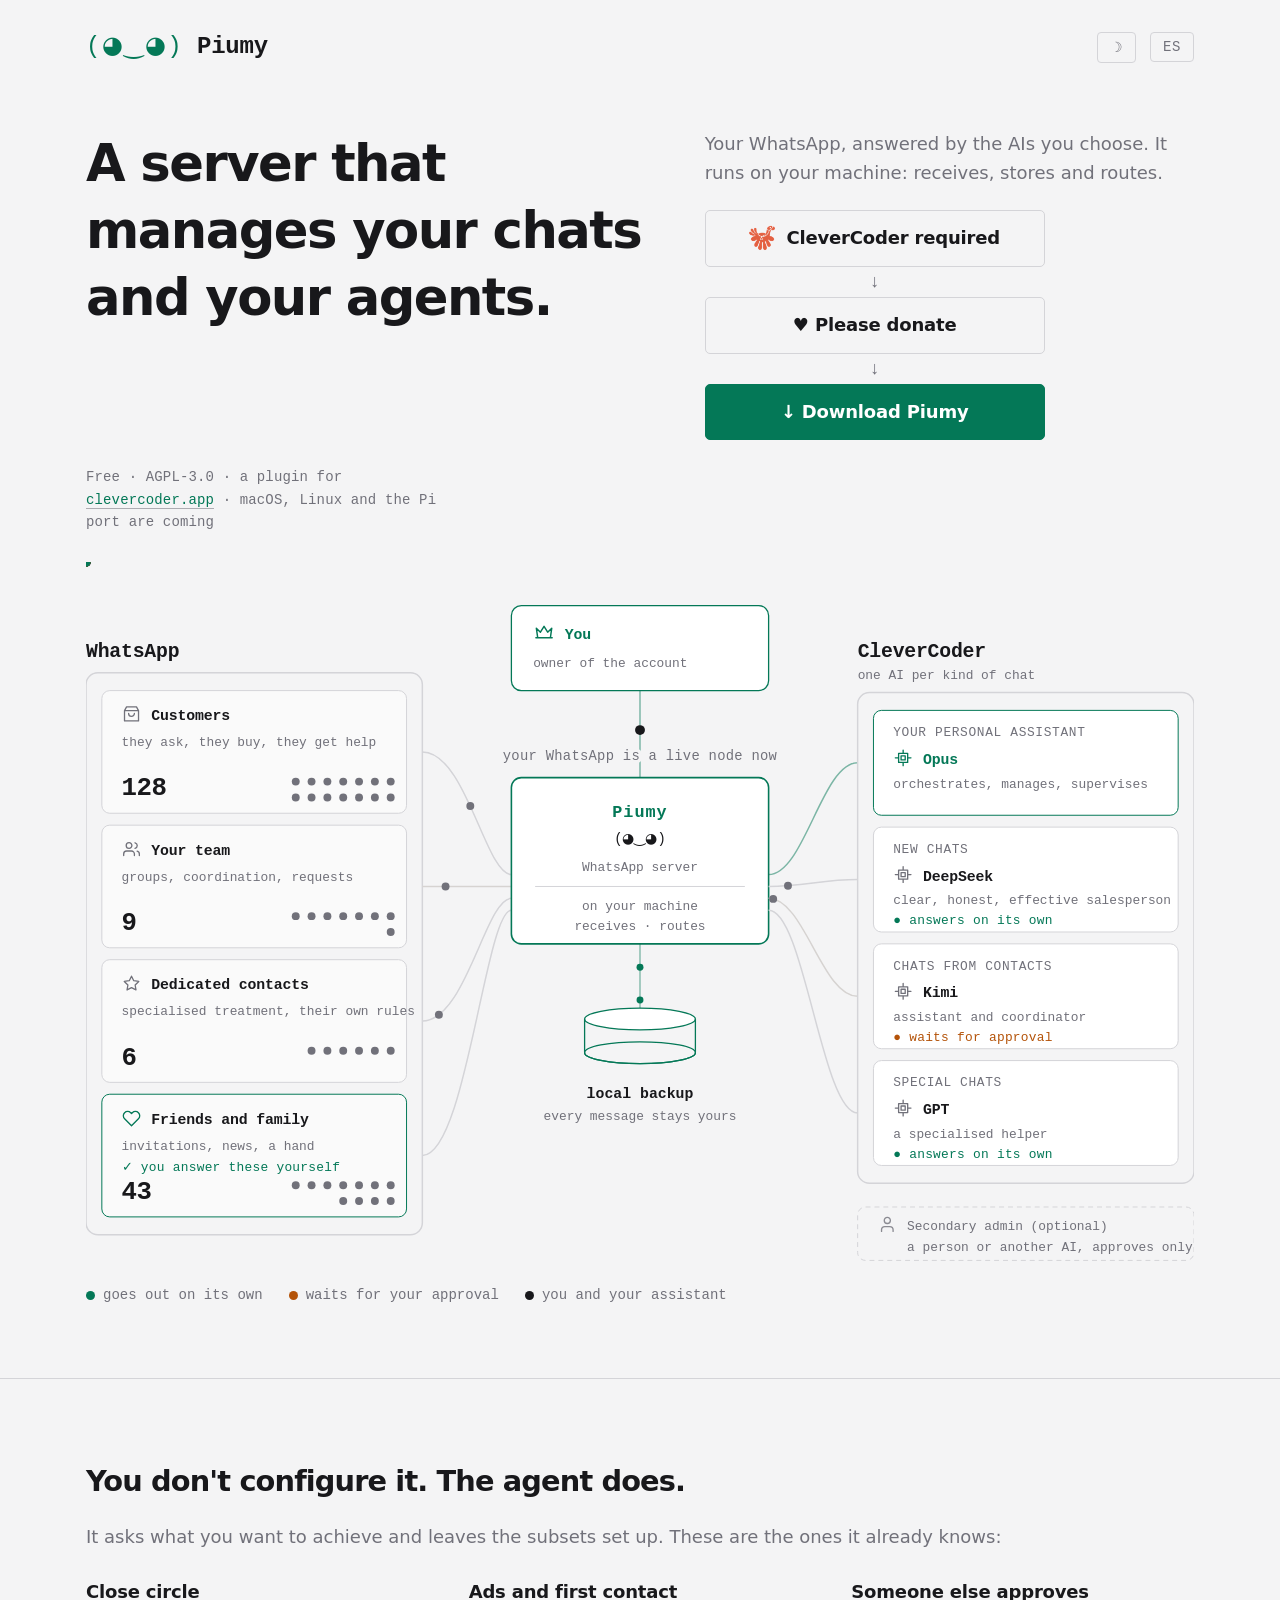
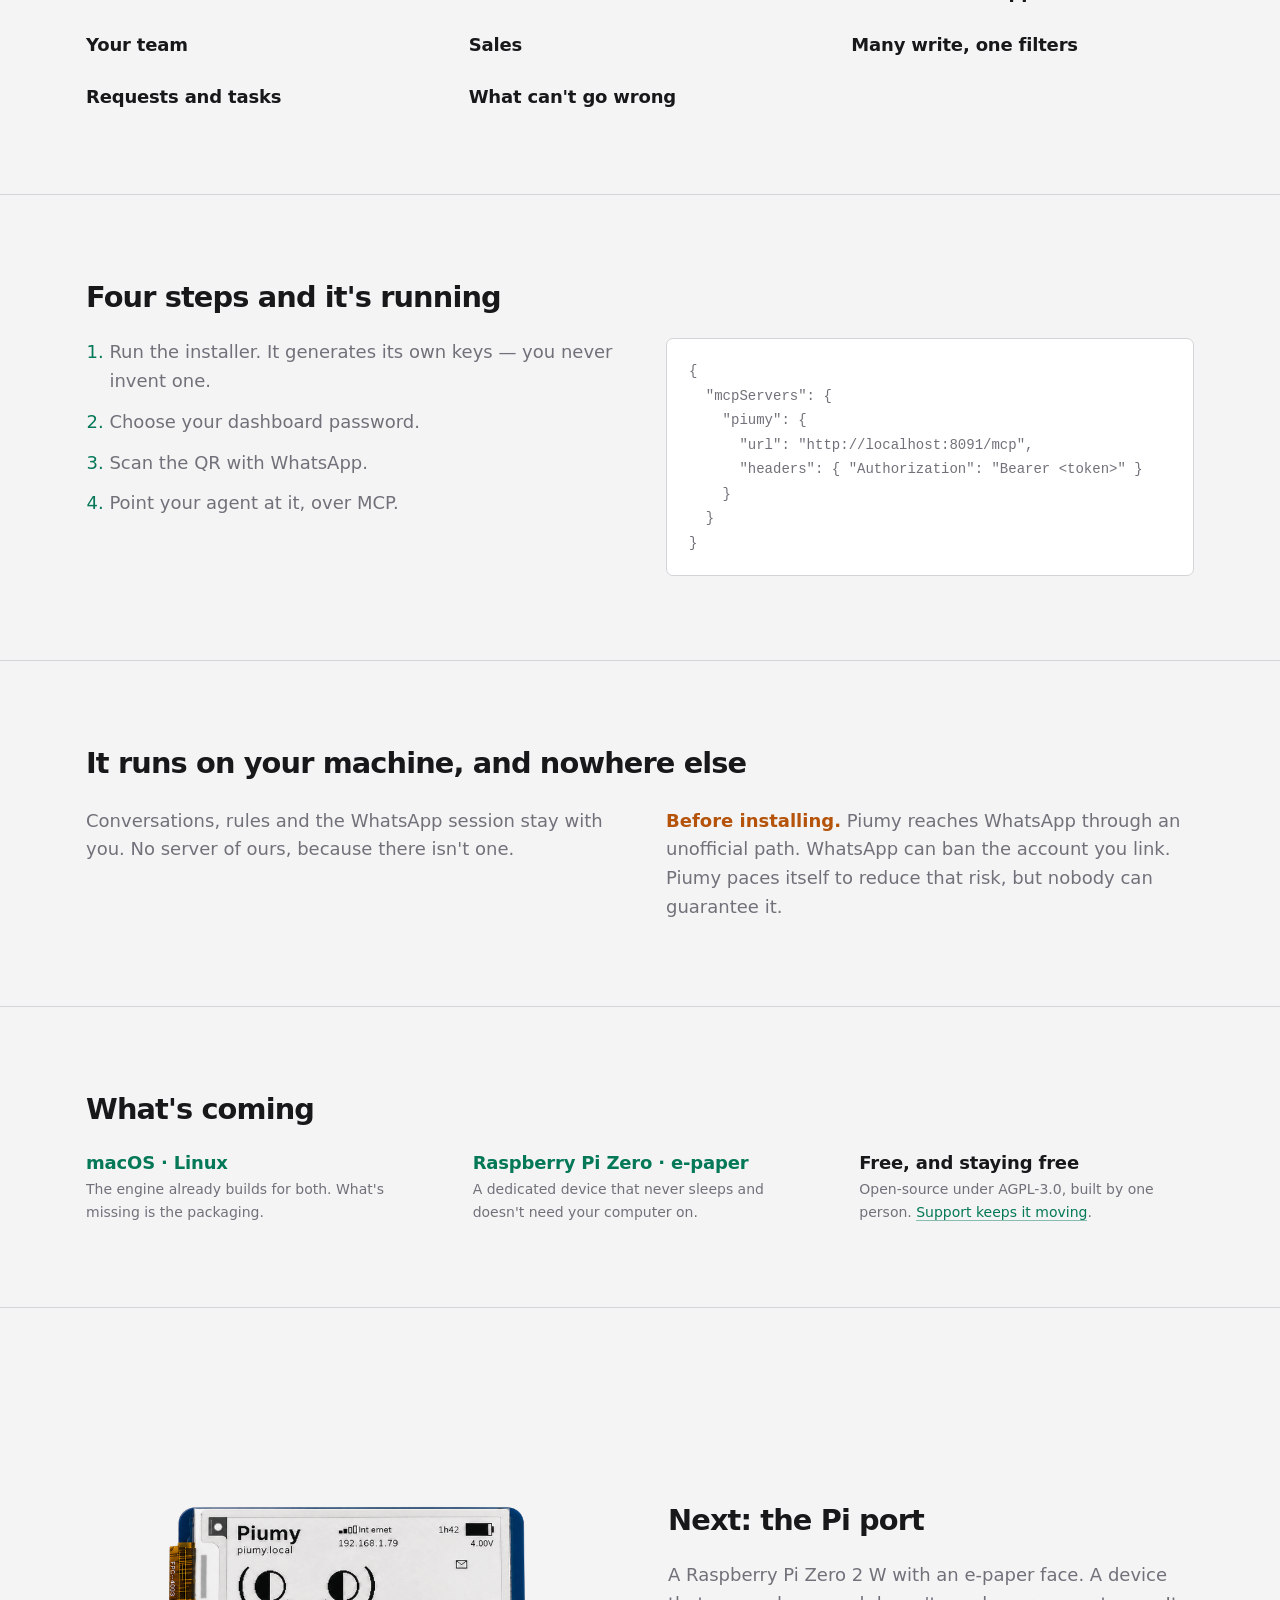
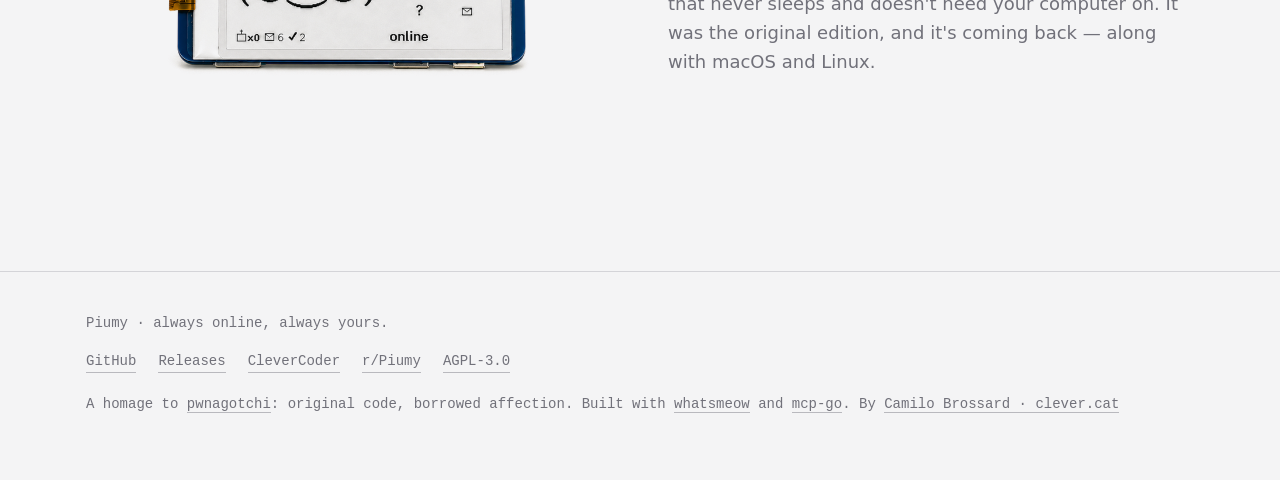
==== commit 38239674: "web: titulo — servidor de administracion de chats y agentes El anterior describia una metafora ('div" ====
--- a/web/index.html
+++ b/web/index.html
@@ -3,10 +3,10 @@
 <head>
 <meta charset="utf-8">
 <meta name="viewport" content="width=device-width, initial-scale=1">
-<title>Piumy — a server for your WhatsApp and your AI</title>
-<meta name="description" content="Piumy is a server that runs on your machine. It splits your WhatsApp into subsets and hands each one to the AI agent you assign. One installer for Windows. Open-source, AGPL-3.0.">
+<title>Piumy — a server to manage your chats and your agents</title>
+<meta name="description" content="A server to manage your chats and your agents: your WhatsApp answered by the AIs you choose, running on your own machine. One installer for Windows. Open-source, AGPL-3.0.">
 <meta name="theme-color" content="#080c0a">
-<meta property="og:title" content="Piumy — a server for your WhatsApp and your AI">
+<meta property="og:title" content="Piumy — a server to manage your chats and your agents">
 <meta property="og:description" content="Your conversations, split into subsets, each answered by the agent you assign. One installer, and it runs on your machine.">
 <meta property="og:type" content="website">
 <meta property="og:url" content="https://piumy.app">
@@ -220,13 +220,13 @@
 
   <div class="hero">
     <h1>
-      <span class="en">A server that splits your WhatsApp and hands each part to an AI.</span>
-      <span class="es">Un servidor que divide tu WhatsApp y le entrega cada parte a una IA.</span>
+      <span class="en">A server that manages your chats and your agents.</span>
+      <span class="es">Servidor de administración de chats y agentes.</span>
     </h1>
     <div>
     <p>
-      <span class="en">It runs on your machine. It receives, stores and routes; the agents you already work with do the answering.</span>
-      <span class="es">Corre en tu máquina. Recibe, guarda y reparte; los agentes con los que ya trabajas se encargan de responder.</span>
+      <span class="en">Your WhatsApp, answered by the AIs you choose. It runs on your machine: receives, stores and routes.</span>
+      <span class="es">Tu WhatsApp, atendido por las IAs que elijas. Corre en tu máquina: recibe, guarda y reparte.</span>
     </p>
     <div class="steps">
       <a class="btn cc" href="https://clevercoder.app">
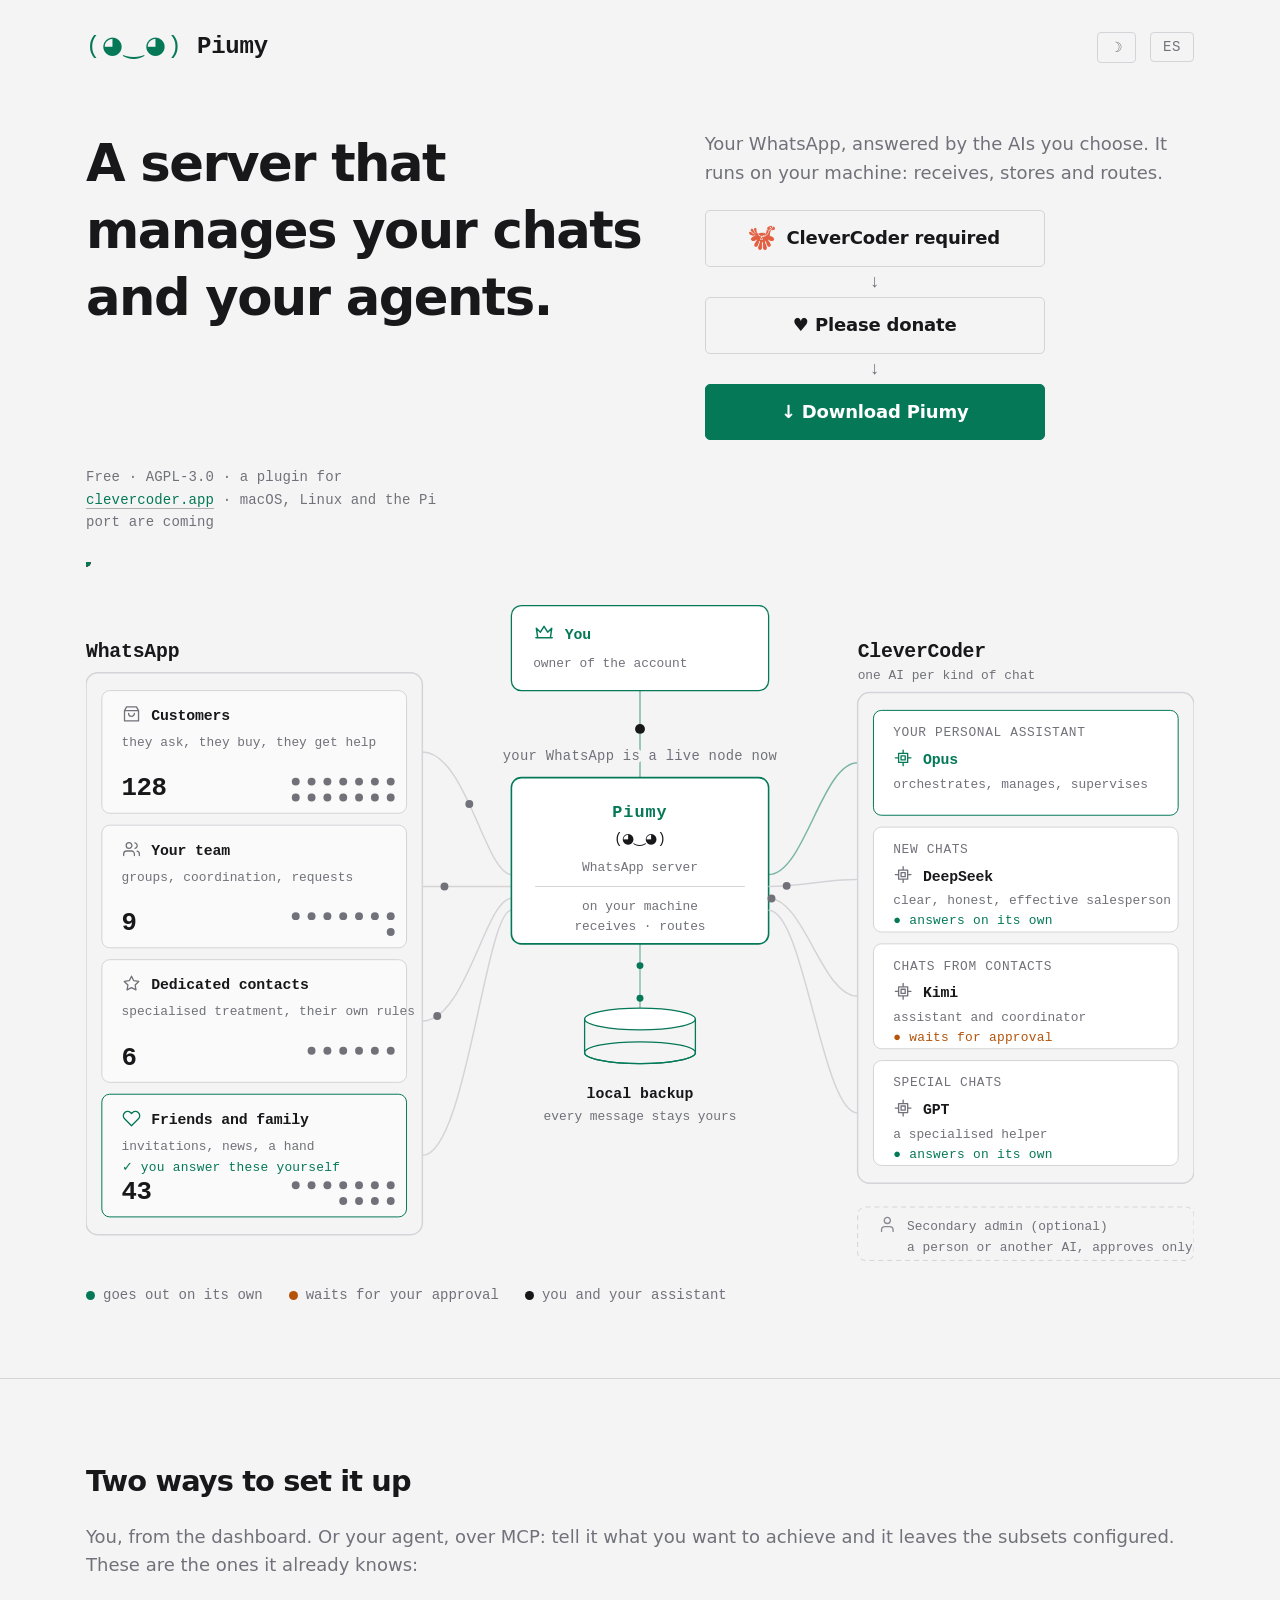
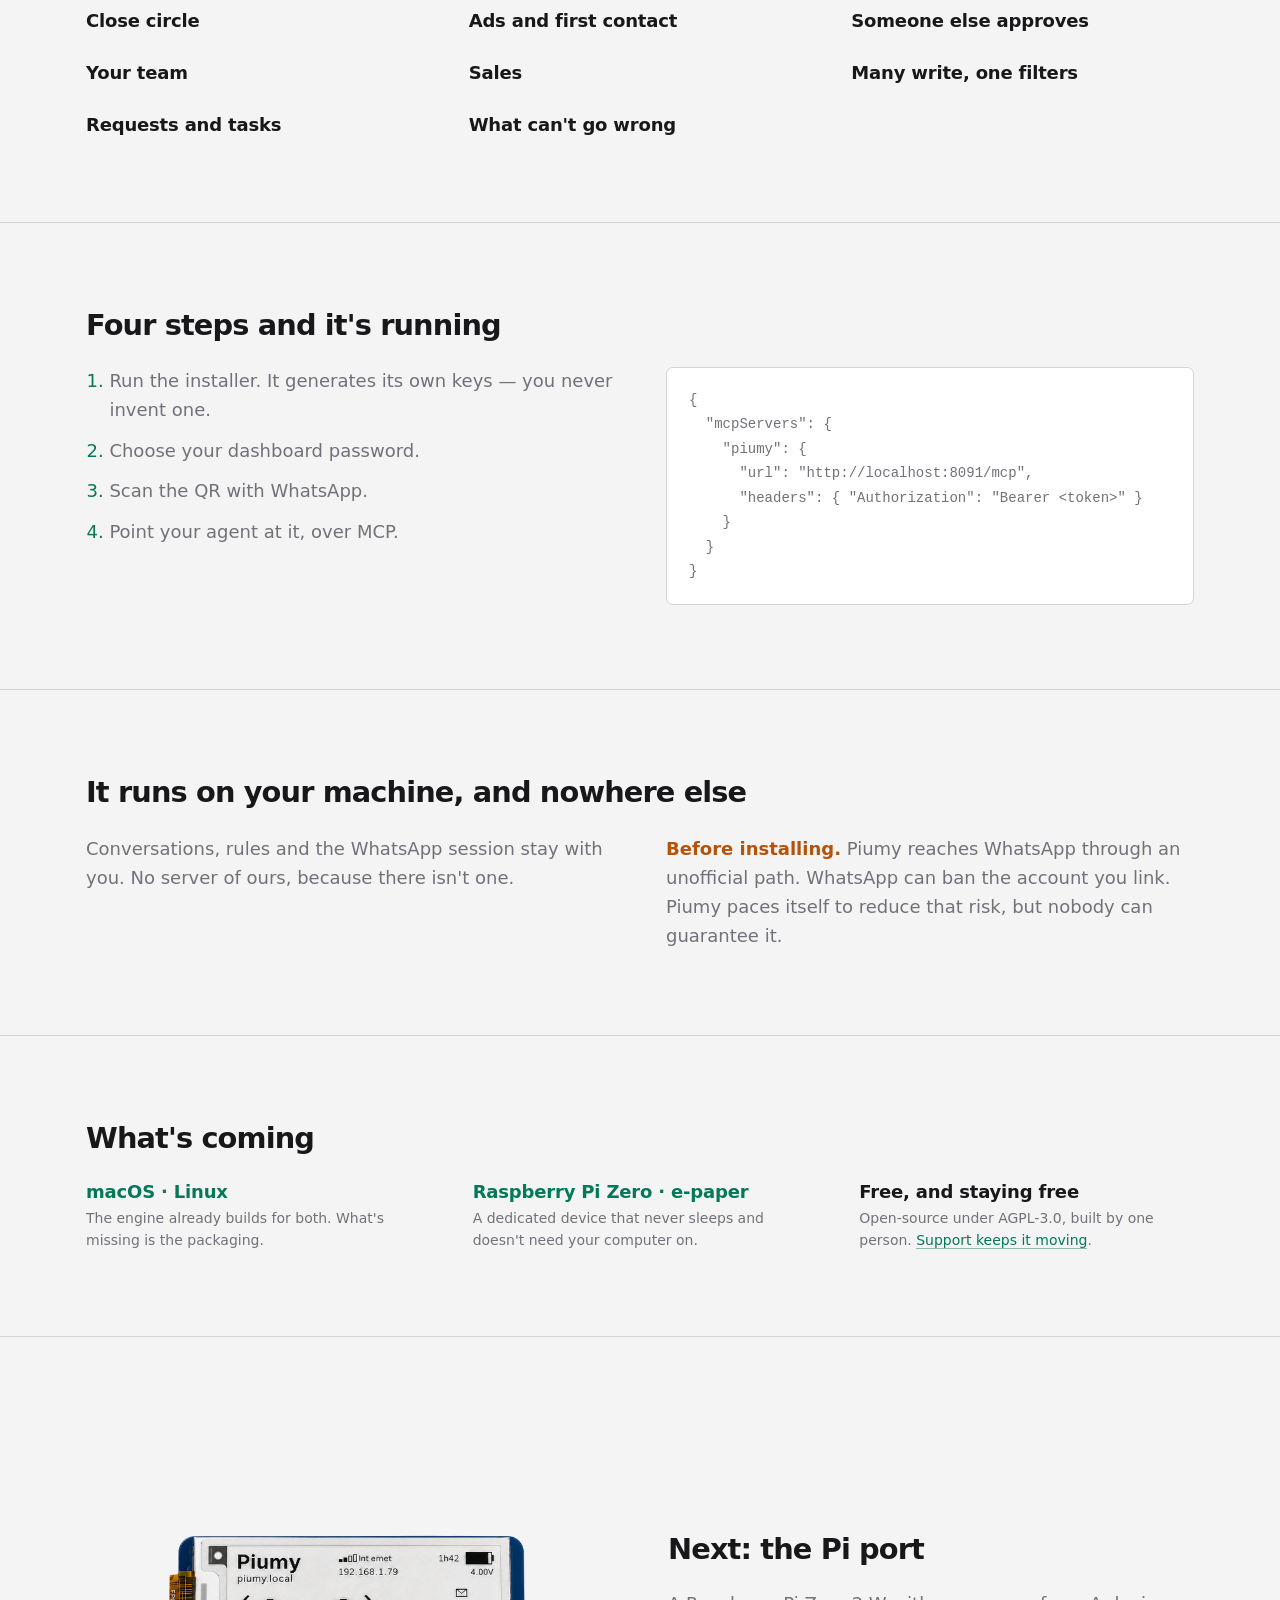
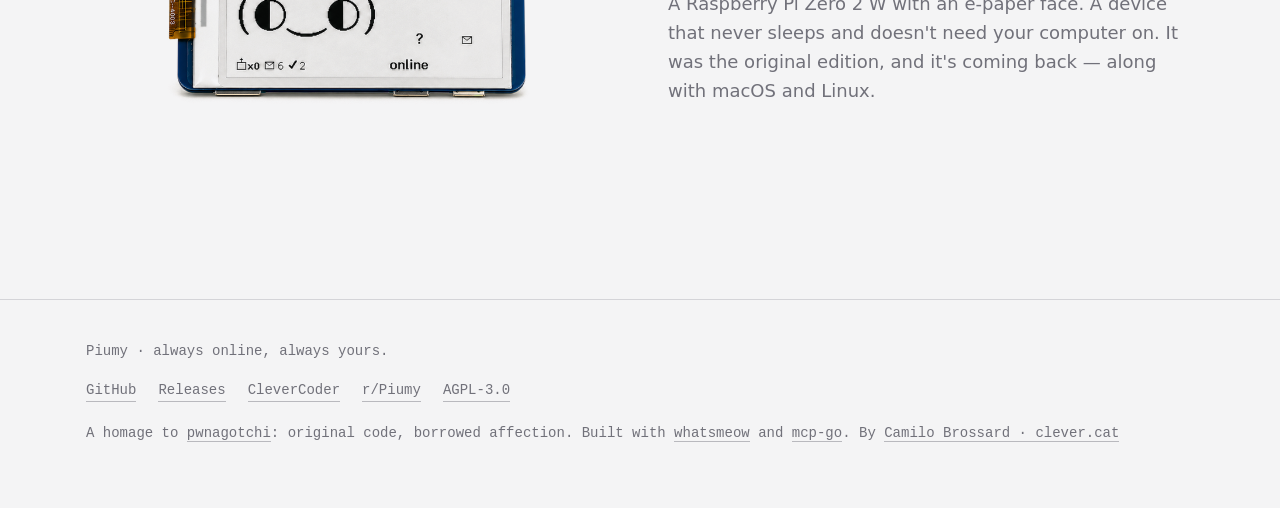
==== commit db7c2371: "web: se configura por los dos lados, no solo por el agente Decia 'tu no lo configuras, lo configura " ====
--- a/web/index.html
+++ b/web/index.html
@@ -448,12 +448,12 @@
 <section id="sets">
   <div class="wrap">
     <h2>
-      <span class="en">You don't configure it. The agent does.</span>
-      <span class="es">Tú no lo configuras. Lo configura el agente.</span>
+      <span class="en">Two ways to set it up</span>
+      <span class="es">Se configura por los dos lados</span>
     </h2>
     <p class="dim narrow">
-      <span class="en">It asks what you want to achieve and leaves the subsets set up. These are the ones it already knows:</span>
-      <span class="es">Te pregunta qué quieres lograr y deja los subconjuntos configurados. Estos son los que ya conoce:</span>
+      <span class="en">You, from the dashboard. Or your agent, over MCP: tell it what you want to achieve and it leaves the subsets configured. These are the ones it already knows:</span>
+      <span class="es">Tú, desde el tablero. O tu agente, por MCP: le dices qué quieres lograr y deja los subconjuntos configurados. Estos son los que ya conoce:</span>
     </p>
     <div class="cols four" style="margin-top:28px">
       <div>
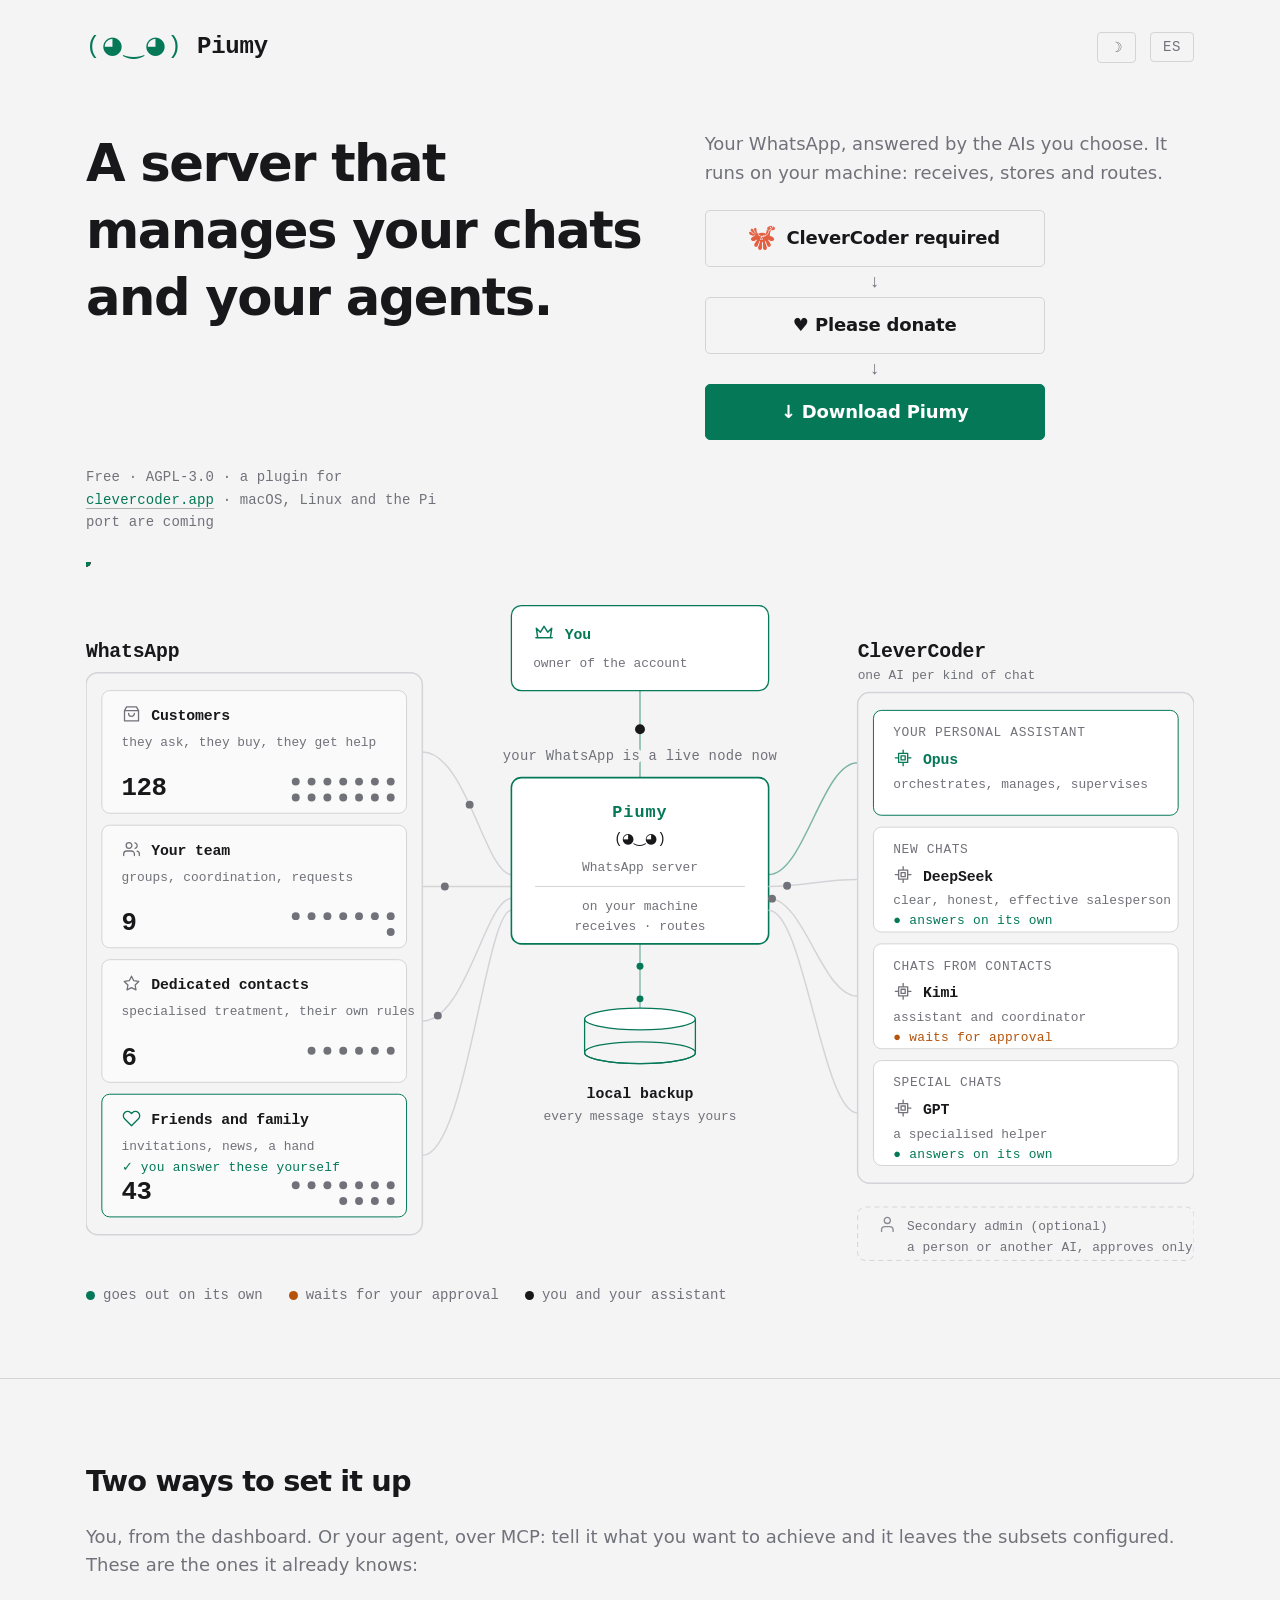
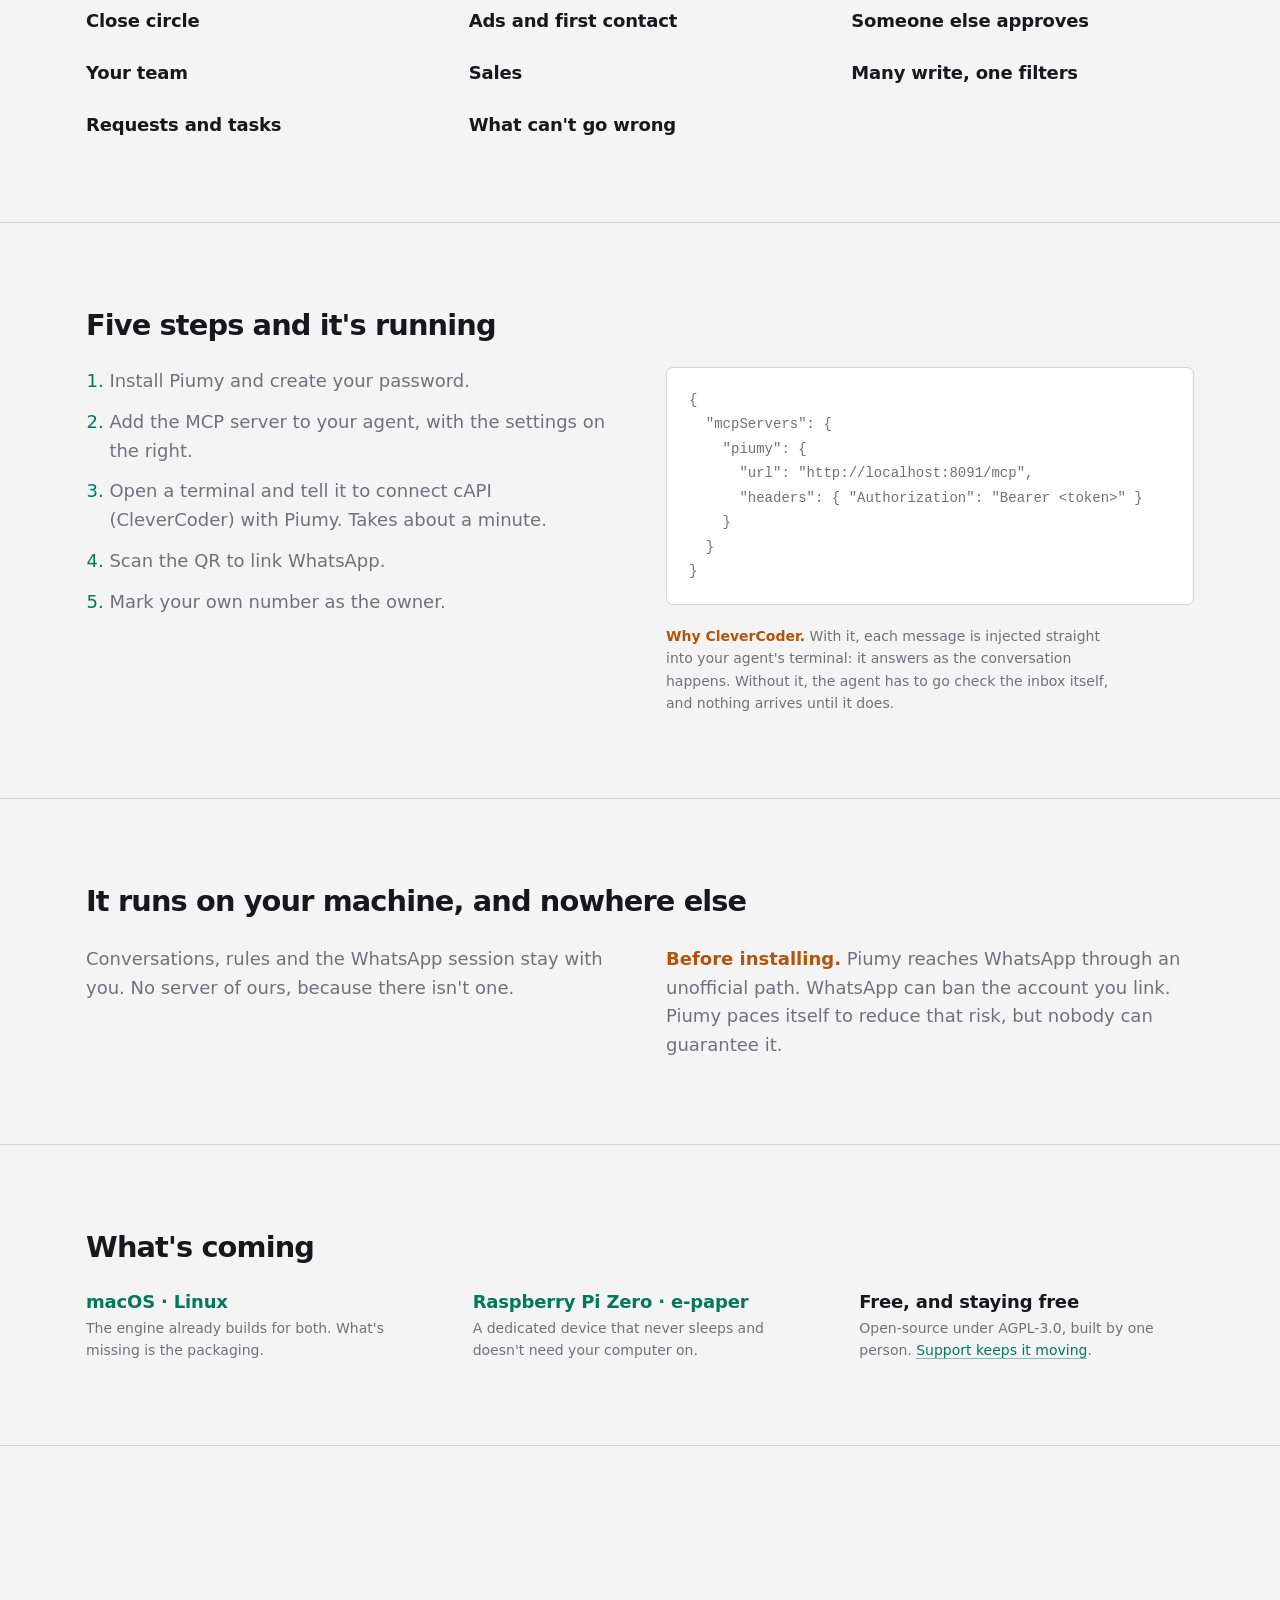
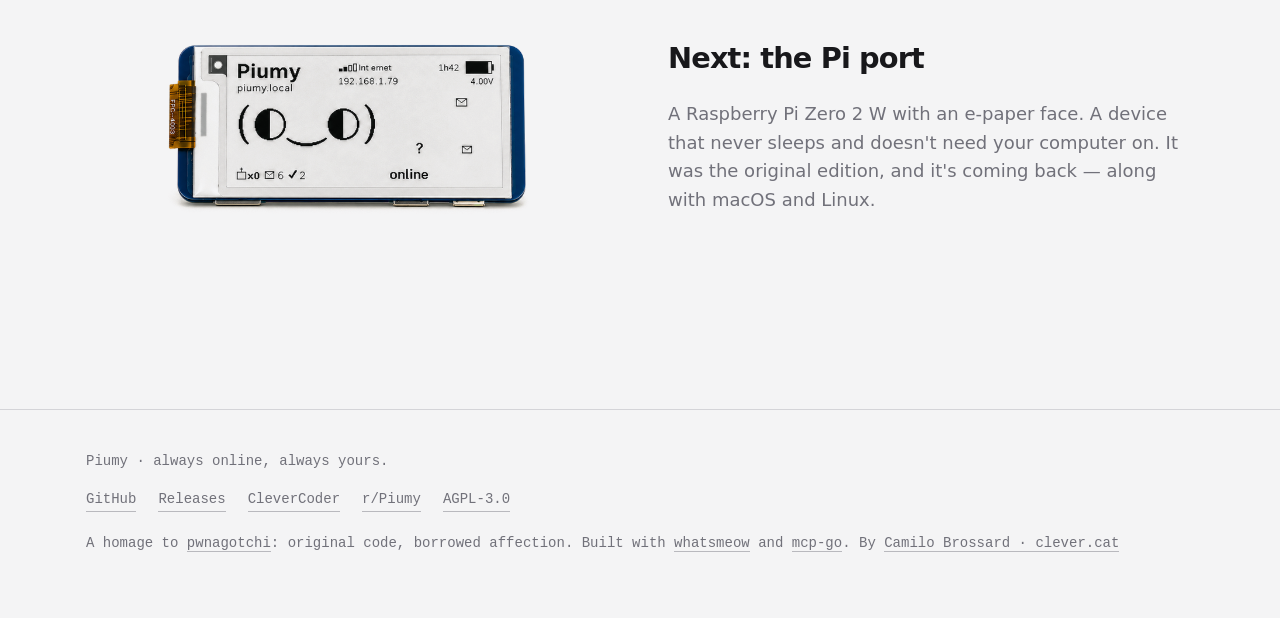
==== commit 7269259f: "web: los cinco pasos reales de instalacion y por que CleverCoder Los pasos que habia eran genericos." ====
--- a/web/index.html
+++ b/web/index.html
@@ -476,20 +476,22 @@
 
 <section id="install">
   <div class="wrap">
-    <h2><span class="en">Four steps and it's running</span><span class="es">Cuatro pasos y está funcionando</span></h2>
+    <h2><span class="en">Five steps and it's running</span><span class="es">Cinco pasos y está funcionando</span></h2>
     <div class="cols">
       <div>
         <ol class="en">
-          <li>Run the installer. It generates its own keys — you never invent one.</li>
-          <li>Choose your dashboard password.</li>
-          <li>Scan the QR with WhatsApp.</li>
-          <li>Point your agent at it, over MCP.</li>
+          <li>Install Piumy and create your password.</li>
+          <li>Add the MCP server to your agent, with the settings on the right.</li>
+          <li>Open a terminal and tell it to connect cAPI (CleverCoder) with Piumy. Takes about a minute.</li>
+          <li>Scan the QR to link WhatsApp.</li>
+          <li>Mark your own number as the owner.</li>
         </ol>
         <ol class="es">
-          <li>Ejecuta el instalador. Genera solo sus claves: nunca inventas ninguna.</li>
-          <li>Elige la contraseña de tu tablero.</li>
-          <li>Escanea el QR con WhatsApp.</li>
-          <li>Apunta tu agente hacia él, por MCP.</li>
+          <li>Instala Piumy y crea tu contraseña.</li>
+          <li>Agrega el servidor MCP a tu agente, con la configuración de al lado.</li>
+          <li>Abre un terminal y dile que conecte cAPI (CleverCoder) con Piumy. Toma cerca de un minuto.</li>
+          <li>Activa el QR para vincular WhatsApp.</li>
+          <li>Marca tu propio número como dueño.</li>
         </ol>
       </div>
       <div>
@@ -501,6 +503,10 @@
     }
   }
 }</pre>
+        <p class="note" style="margin-top:20px">
+          <span class="en"><strong>Why CleverCoder.</strong> With it, each message is injected straight into your agent's terminal: it answers as the conversation happens. Without it, the agent has to go check the inbox itself, and nothing arrives until it does.</span>
+          <span class="es"><strong>Por qué CleverCoder.</strong> Con él, cada mensaje se inyecta directo en el terminal de tu agente: responde mientras la conversación pasa. Sin él, el agente tiene que ir a revisar la bandeja por su cuenta, y no le llega nada hasta que lo haga.</span>
+        </p>
       </div>
     </div>
   </div>
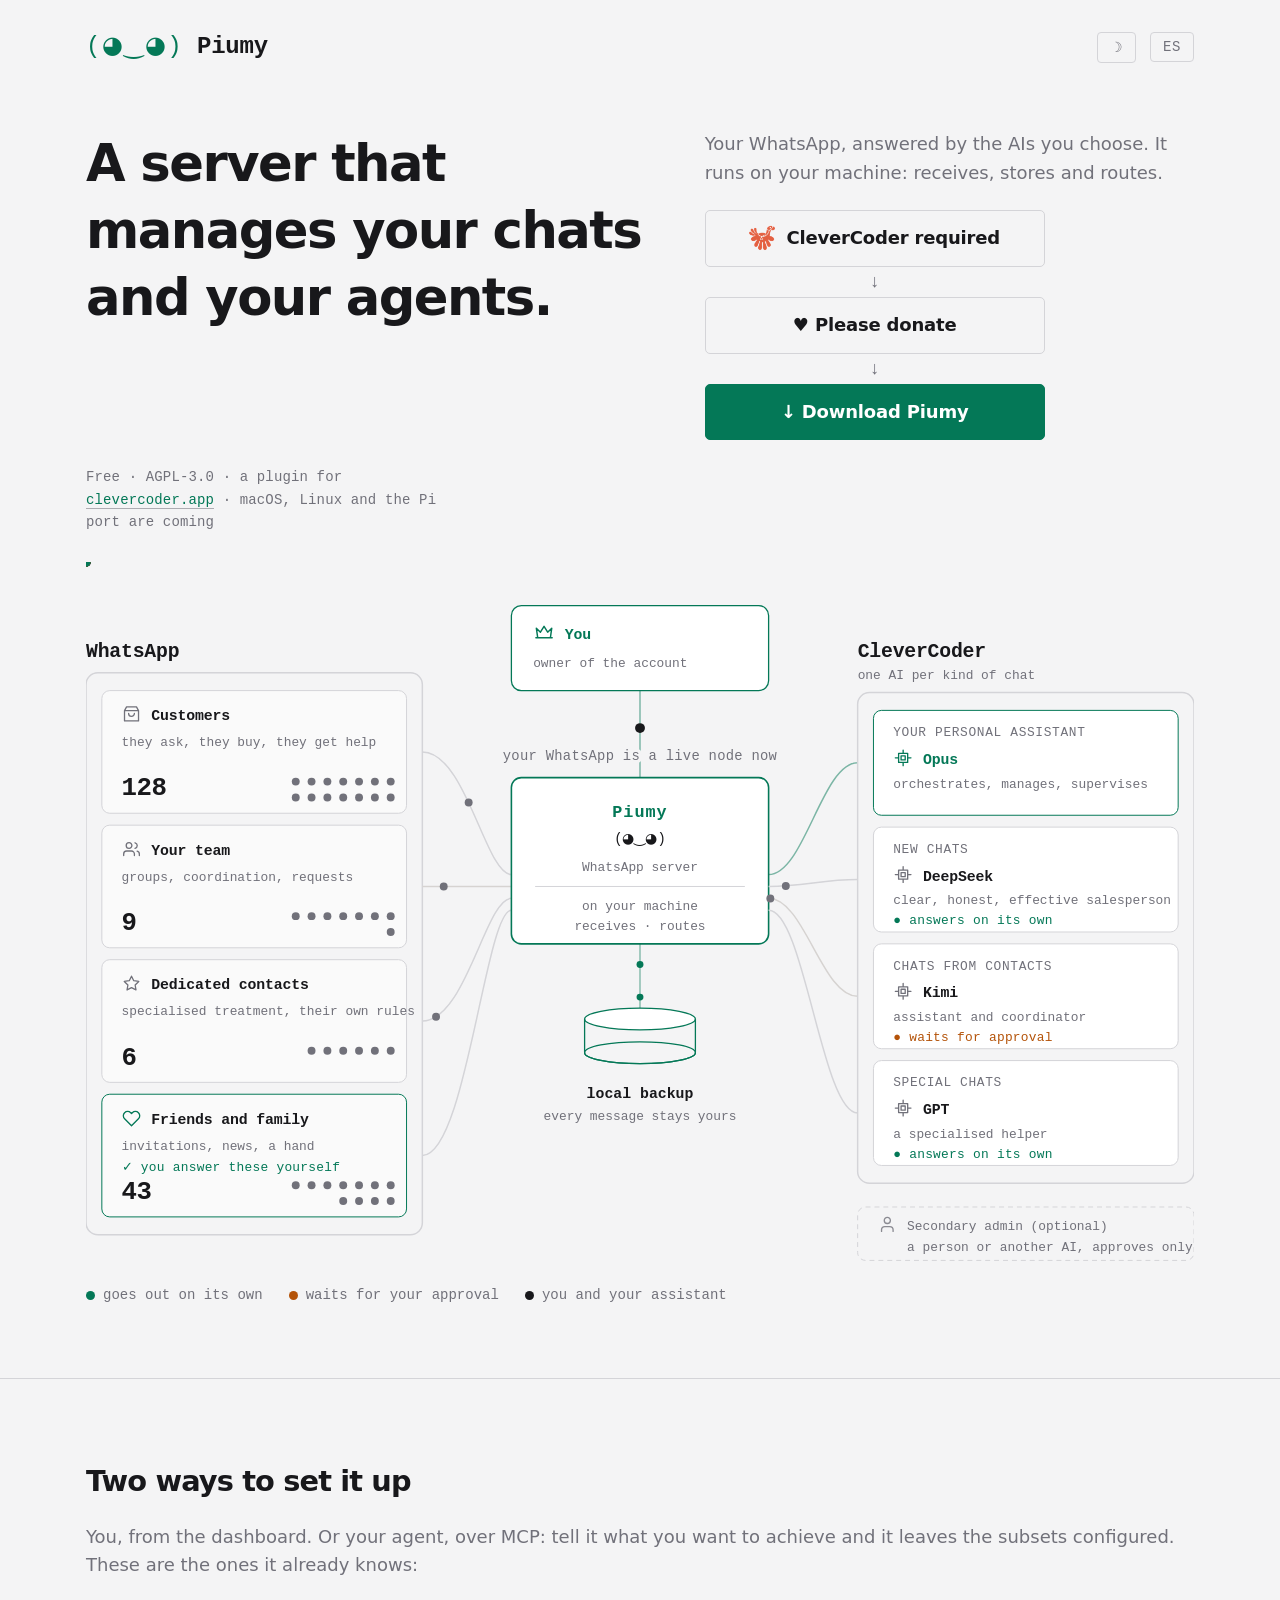
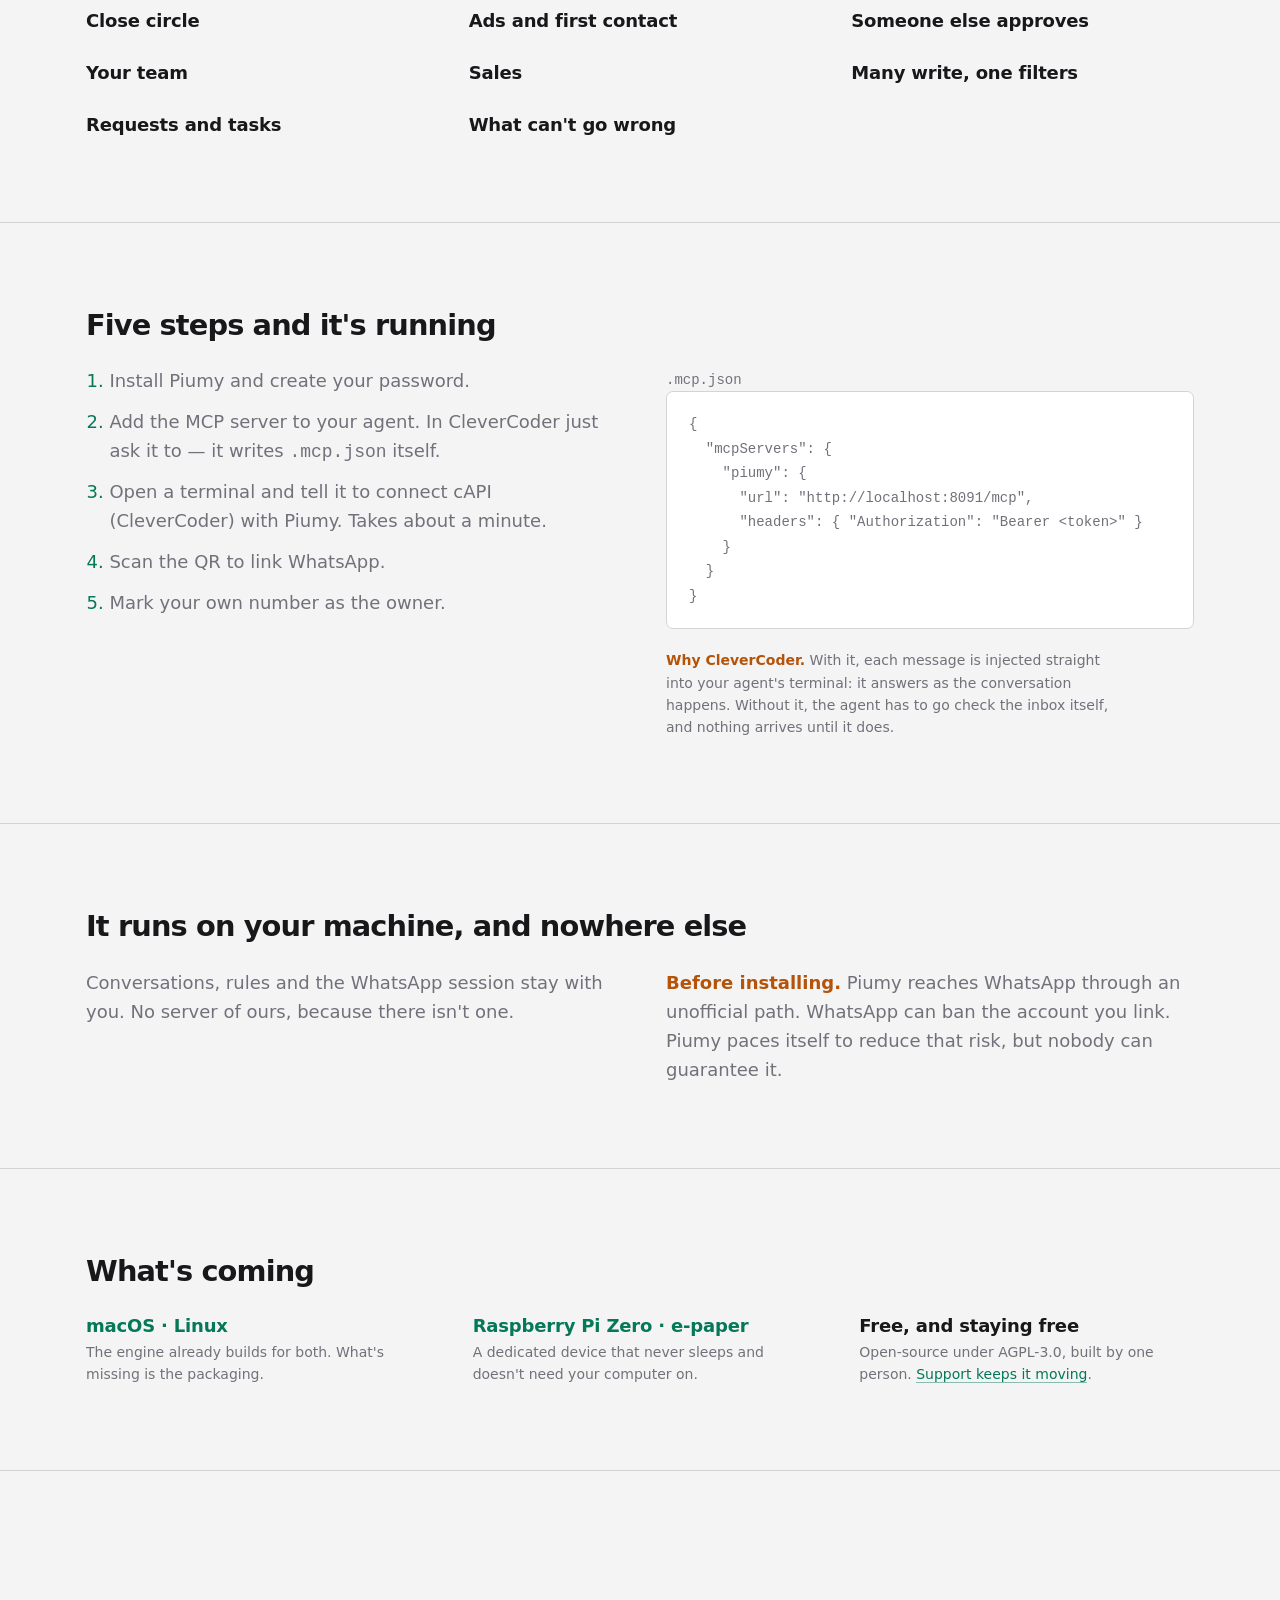
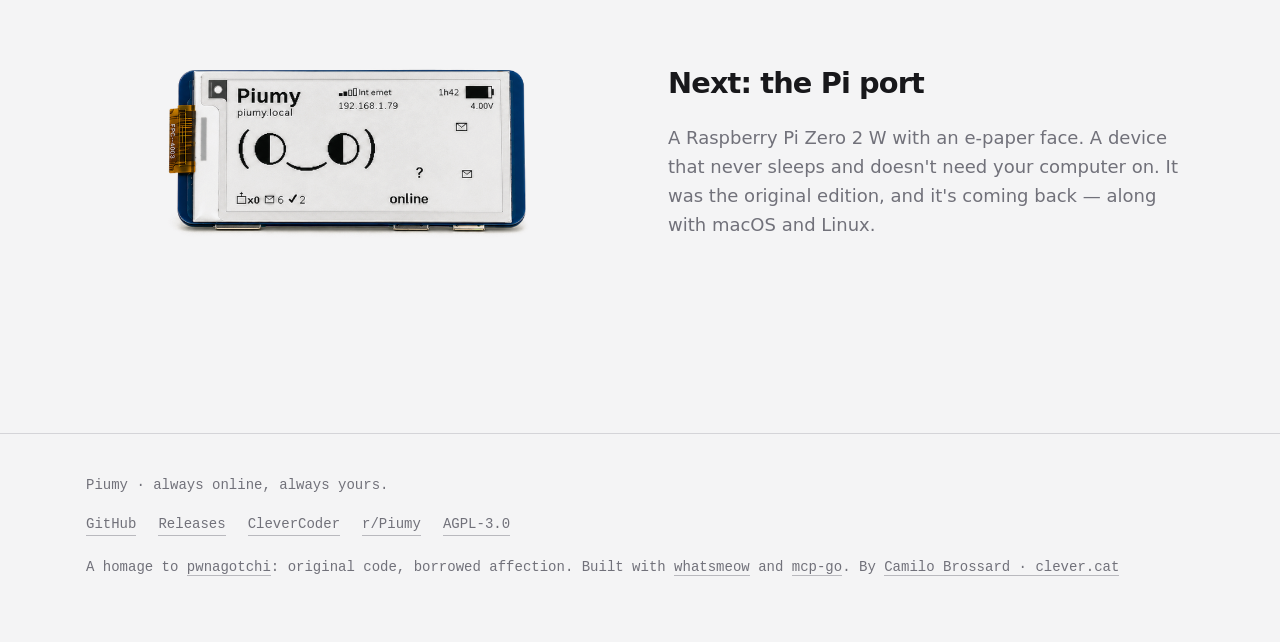
==== commit babc3891: "web: nombra el archivo .mcp.json y aclara el paso 2 El bloque de configuracion no decia en que archi" ====
--- a/web/index.html
+++ b/web/index.html
@@ -138,6 +138,7 @@
     padding:20px 22px;overflow-x:auto;font-size:14px;line-height:1.75;margin:0;color:var(--dim);
   }
   .note{max-width:52ch;color:var(--dim)}
+  .filename{font-family:var(--mono);font-size:14px;color:var(--dim);margin:0 0 8px}
   .note strong{color:var(--amber);font-weight:650}
 
   .pisplit{display:grid;grid-template-columns:minmax(0,1fr) minmax(0,1fr);gap:56px;align-items:center}
@@ -481,20 +482,21 @@
       <div>
         <ol class="en">
           <li>Install Piumy and create your password.</li>
-          <li>Add the MCP server to your agent, with the settings on the right.</li>
+          <li>Add the MCP server to your agent. In CleverCoder just ask it to &mdash; it writes <code>.mcp.json</code> itself.</li>
           <li>Open a terminal and tell it to connect cAPI (CleverCoder) with Piumy. Takes about a minute.</li>
           <li>Scan the QR to link WhatsApp.</li>
           <li>Mark your own number as the owner.</li>
         </ol>
         <ol class="es">
           <li>Instala Piumy y crea tu contraseña.</li>
-          <li>Agrega el servidor MCP a tu agente, con la configuración de al lado.</li>
+          <li>Agrega el servidor MCP a tu agente. En CleverCoder basta con pedírselo: escribe él mismo el <code>.mcp.json</code>.</li>
           <li>Abre un terminal y dile que conecte cAPI (CleverCoder) con Piumy. Toma cerca de un minuto.</li>
           <li>Activa el QR para vincular WhatsApp.</li>
           <li>Marca tu propio número como dueño.</li>
         </ol>
       </div>
       <div>
+        <p class="filename">.mcp.json</p>
 <pre>{
   "mcpServers": {
     "piumy": {
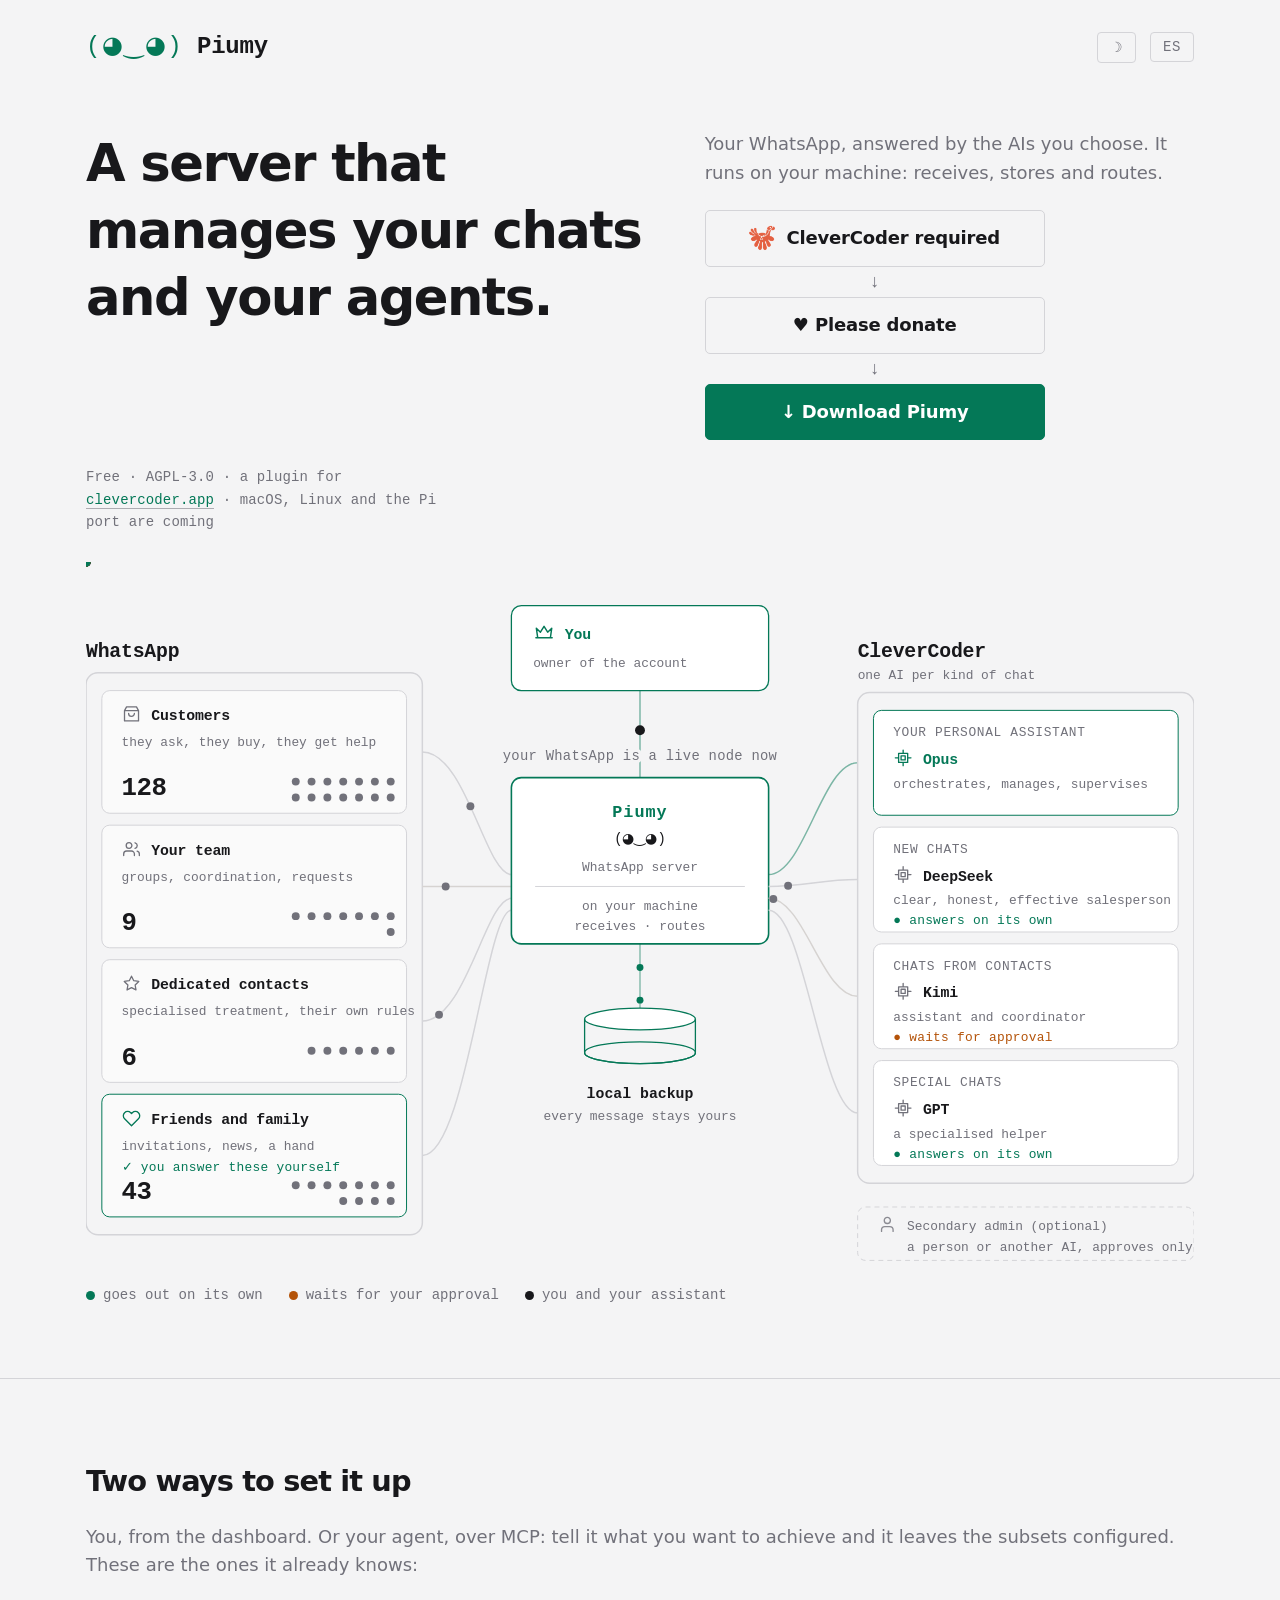
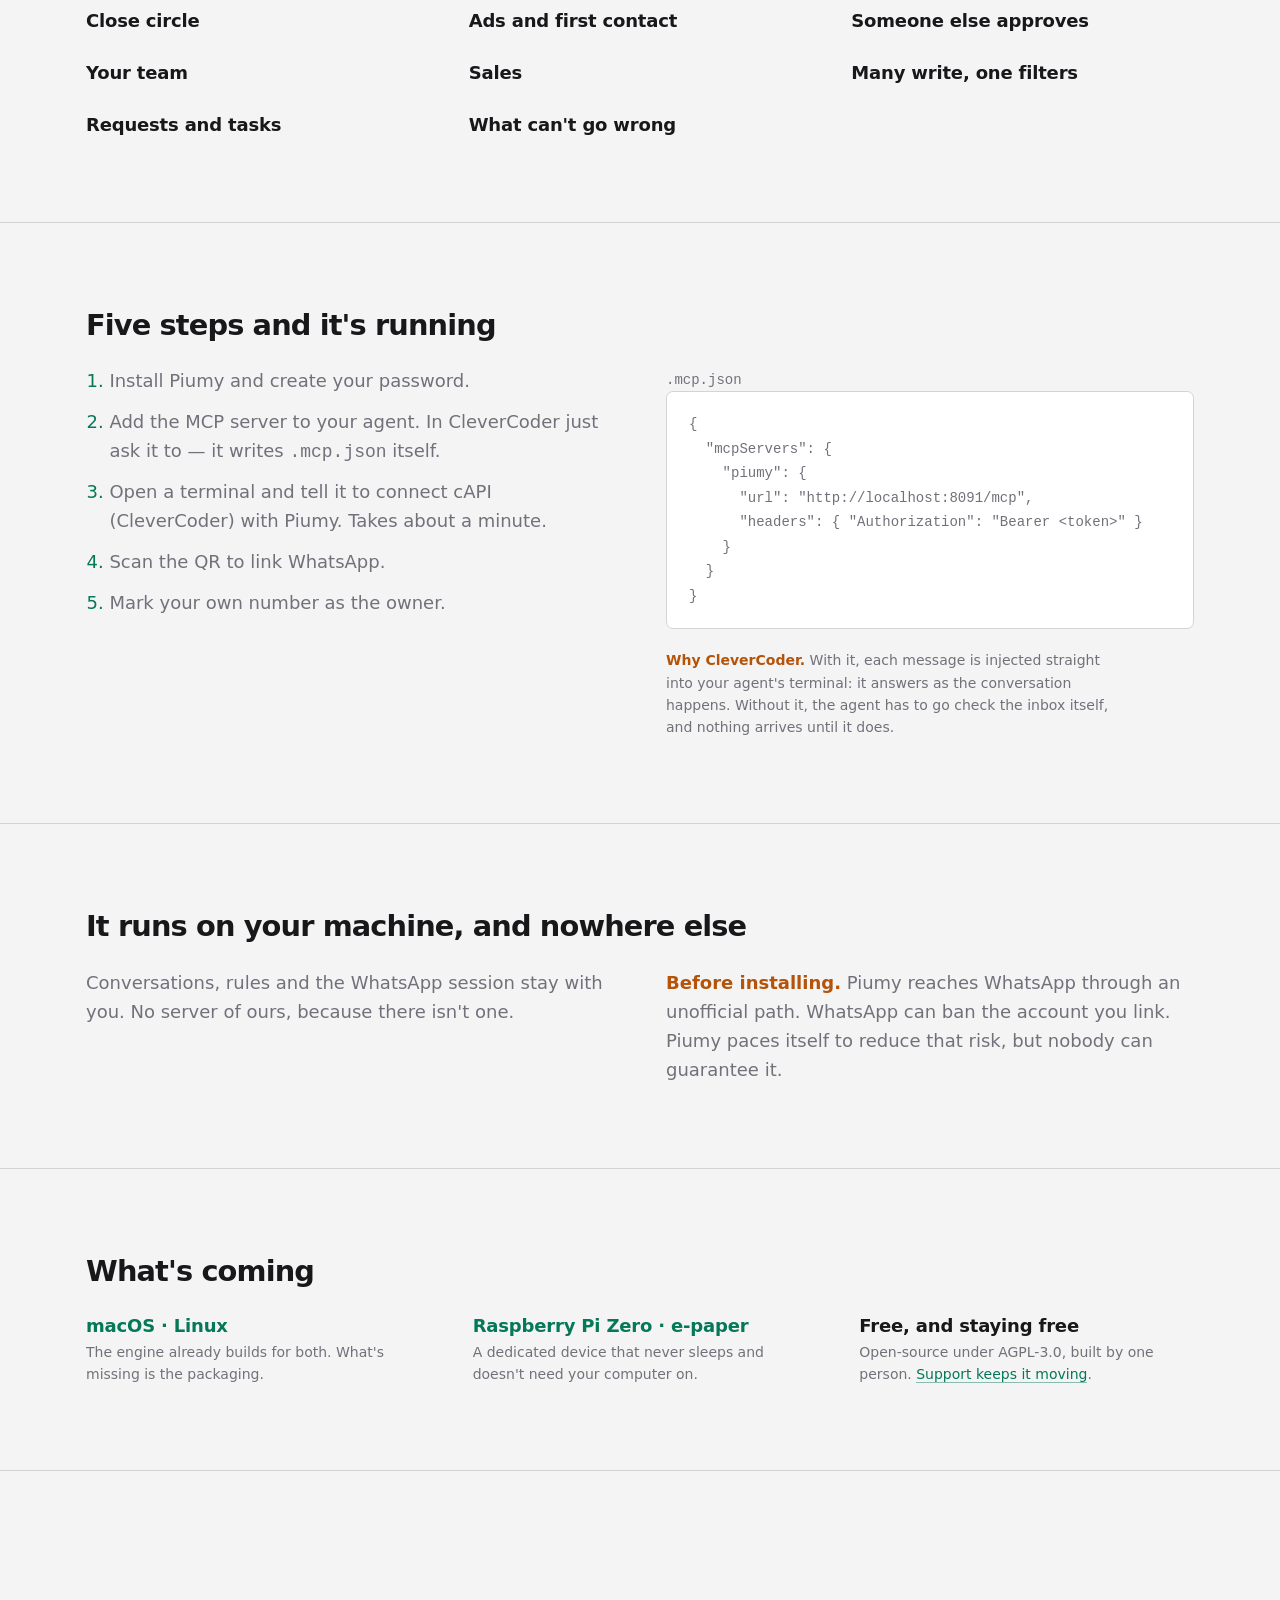
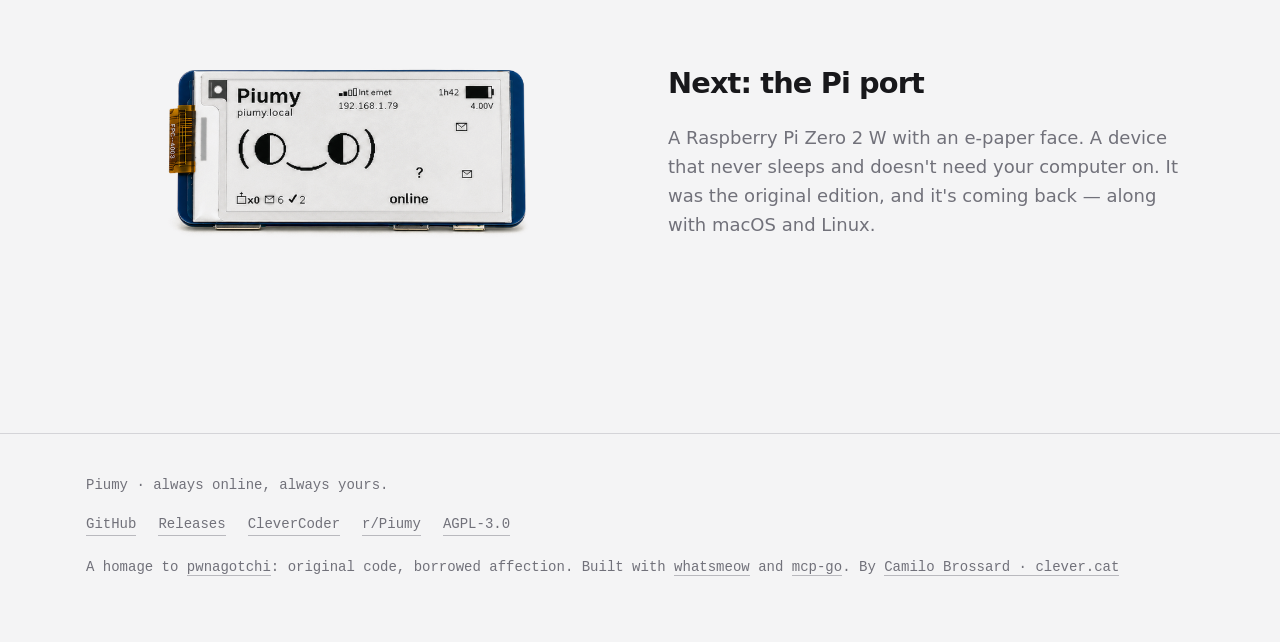
==== commit dd5ba943: "web: links de GitHub chamilonster → clevercat64 (ct-2026-09-25-1816) Rename de la cuenta de GitHub. " ====
--- a/web/index.html
+++ b/web/index.html
@@ -560,11 +560,11 @@
   <div class="wrap">
     <p><span class="en">Piumy · always online, always yours.</span><span class="es">Piumy · siempre en línea, siempre tuyo.</span></p>
     <div class="flinks">
-      <a href="https://github.com/chamilonster/Piumy">GitHub</a>
-      <a href="https://github.com/chamilonster/Piumy/releases/latest"><span class="en">Releases</span><span class="es">Versiones</span></a>
+      <a href="https://github.com/clevercat64/Piumy">GitHub</a>
+      <a href="https://github.com/clevercat64/Piumy/releases/latest"><span class="en">Releases</span><span class="es">Versiones</span></a>
       <a href="https://clevercoder.app">CleverCoder</a>
       <a href="https://www.reddit.com/r/Piumy/">r/Piumy</a>
-      <a href="https://github.com/chamilonster/Piumy/blob/master/LICENSE">AGPL-3.0</a>
+      <a href="https://github.com/clevercat64/Piumy/blob/master/LICENSE">AGPL-3.0</a>
     </div>
     <p><span class="en">A homage to <a href="https://github.com/evilsocket/pwnagotchi">pwnagotchi</a>: original code, borrowed affection. Built with <a href="https://github.com/tulir/whatsmeow">whatsmeow</a> and <a href="https://github.com/mark3labs/mcp-go">mcp-go</a>. By <a href="https://clever.cat">Camilo Brossard · clever.cat</a></span><span class="es">Un homenaje a <a href="https://github.com/evilsocket/pwnagotchi">pwnagotchi</a>: código propio, cariño prestado. Hecho con <a href="https://github.com/tulir/whatsmeow">whatsmeow</a> y <a href="https://github.com/mark3labs/mcp-go">mcp-go</a>. Por <a href="https://clever.cat">Camilo Brossard · clever.cat</a></span></p>
   </div>
